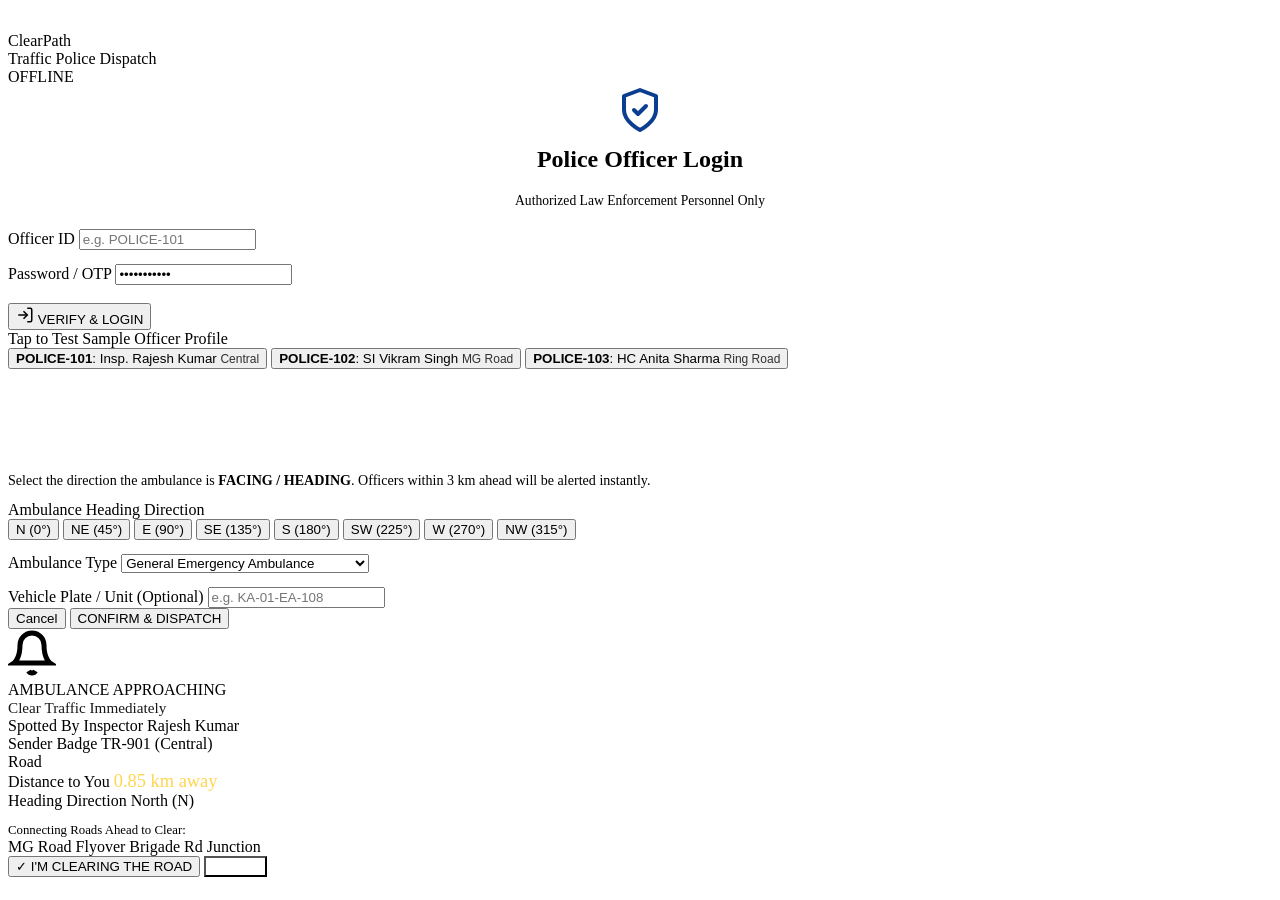
==== src/main/resources/static/index.html @ 8af76756 "Initial commit: ClearPath emergency traffic clearance system for police officers" ====
<!DOCTYPE html>
<html lang="en">
<head>
  <meta charset="UTF-8">
  <meta name="viewport" content="width=device-width, initial-scale=1.0, maximum-scale=1.0, user-scalable=no">
  <title>ClearPath - Police Emergency Traffic Clearance System</title>
  <meta name="theme-color" content="#0B3D91">
  <link rel="manifest" href="/manifest.json">

  <!-- Leaflet Map CSS -->
  <link rel="stylesheet" href="https://unpkg.com/leaflet@1.9.4/dist/leaflet.css" integrity="sha256-p4NxAoJBhIIN+hmNHrzRCf9tD/miZyoHS5obTRR9BMY=" crossorigin=""/>

  <!-- ClearPath Stylesheet -->
  <link rel="stylesheet" href="/css/clearpath.css">
</head>
<body>

  <!-- Government Official Top Bar -->
  <header class="gov-header">
    <div class="brand-wrapper">
      <div class="gov-emblem">
        <svg width="20" height="20" viewBox="0 0 24 24" fill="none" stroke="white" stroke-width="2" stroke-linecap="round" stroke-linejoin="round">
          <path d="M12 22s8-4 8-10V5l-8-3-8 3v7c0 6 8 10 8 10z"/>
        </svg>
      </div>
      <div>
        <div class="brand-title">ClearPath</div>
        <div class="brand-subtitle">Traffic Police Dispatch</div>
      </div>
    </div>
    <div id="headerStatusBadge" class="header-status-badge">
      <span class="status-dot"></span>
      <span id="headerStatusText">OFFLINE</span>
    </div>
  </header>

  <div class="app-container">

    <!-- SCREEN 1: LOGIN -->
    <div id="loginScreen" class="gov-card">
      <div style="text-align: center; margin-bottom: 20px;">
        <svg width="48" height="48" viewBox="0 0 24 24" fill="none" stroke="#0B3D91" stroke-width="2" stroke-linecap="round" stroke-linejoin="round">
          <path d="M12 22s8-4 8-10V5l-8-3-8 3v7c0 6 8 10 8 10z"/>
          <path d="m9 12 2 2 4-4"/>
        </svg>
        <h2 style="margin-top: 8px;">Police Officer Login</h2>
        <p style="font-size: 0.85rem; color: var(--text-muted);">
          Authorized Law Enforcement Personnel Only
        </p>
      </div>

      <div id="loginErrorMsg" style="display:none; padding:10px; margin-bottom:14px; background:#FEE2E2; color:#B91C1C; border-radius:6px; font-size:0.85rem;"></div>

      <form id="loginForm" onsubmit="return false;">
        <div style="margin-bottom: 14px;">
          <label class="input-label" for="officerIdInput">Officer ID</label>
          <input type="text" id="officerIdInput" class="gov-input" placeholder="e.g. POLICE-101" required autocomplete="username">
        </div>

        <div style="margin-bottom: 18px;">
          <label class="input-label" for="passwordInput">Password / OTP</label>
          <input type="password" id="passwordInput" class="gov-input" placeholder="Enter password" value="password123" required autocomplete="current-password">
        </div>

        <button type="button" id="loginBtn" class="btn btn-primary">
          <svg width="18" height="18" viewBox="0 0 24 24" fill="none" stroke="currentColor" stroke-width="2"><path d="M15 3h4a2 2 0 0 1 2 2v14a2 2 0 0 1-2 2h-4"/><polyline points="10 17 15 12 10 7"/><line x1="15" y1="12" x2="3" y2="12"/></svg>
          VERIFY &amp; LOGIN
        </button>
      </form>

      <!-- Fast Multi-Device Demo Switcher -->
      <div class="demo-selector-section">
        <div class="demo-title">Tap to Test Sample Officer Profile</div>
        <div class="demo-pills">
          <button type="button" class="demo-pill" onclick="fillCredentials('POLICE-101', 'Inspector Rajesh Kumar (Central)')">
            <span><strong>POLICE-101</strong>: Insp. Rajesh Kumar</span>
            <span style="font-size:0.75rem; opacity:0.8;">Central</span>
          </button>
          <button type="button" class="demo-pill" onclick="fillCredentials('POLICE-102', 'SI Vikram Singh (MG Road Sector)')">
            <span><strong>POLICE-102</strong>: SI Vikram Singh</span>
            <span style="font-size:0.75rem; opacity:0.8;">MG Road</span>
          </button>
          <button type="button" class="demo-pill" onclick="fillCredentials('POLICE-103', 'HC Anita Sharma (Ring Road Outpost)')">
            <span><strong>POLICE-103</strong>: HC Anita Sharma</span>
            <span style="font-size:0.75rem; opacity:0.8;">Ring Road</span>
          </button>
        </div>
      </div>
    </div>

    <!-- SCREEN 2: HOME / PROFILE SCREEN -->
    <div id="homeScreen" style="display:none; padding:16px;">
      <div class="officer-badge-card">
        <img id="profilePhoto" class="officer-avatar" src="" alt="Officer Photo">
        <div class="officer-details">
          <span id="profileRank" class="officer-rank-pill">INSPECTOR</span>
          <h3 id="profileName">Officer Name</h3>
          <div class="officer-meta">
            Badge: <strong id="profileBadge">TR-901</strong> | ID: <strong id="profileOfficerId">POLICE-101</strong>
          </div>
          <div class="officer-meta" id="profileStation">Central Traffic Division</div>
        </div>
      </div>

      <div class="gov-card" style="margin: 16px 0;">
        <h3 style="margin-bottom: 6px;">Ready for Traffic Duty</h3>
        <p style="font-size: 0.88rem; color: var(--text-muted); margin-bottom: 14px;">
          Starting duty activates high-precision GPS telemetry and siren receiver. When an ambulance approaches, you will be notified immediately to clear intersecting roads.
        </p>

        <!-- Position Simulation Mode selector for indoor / multi-tab desktop testing -->
        <div class="sim-controls-panel">
          <strong>Testing Mode Coordinates:</strong>
          <div style="font-size: 0.72rem; color: #78350F; margin-top:2px;">
            Choose a test location or use real device GPS:
          </div>
          <div class="sim-btn-row">
            <button type="button" class="sim-btn" onclick="setPresetPosition('origin')">Ambulance Origin (MG Rd)</button>
            <button type="button" class="sim-btn" onclick="setPresetPosition('ahead')">Officer Ahead (1 km North)</button>
            <button type="button" class="sim-btn" onclick="setPresetPosition('behind')">Officer Behind (1 km South)</button>
          </div>
        </div>

        <button type="button" id="startDutyBtn" class="btn btn-primary" style="margin-top: 14px; font-size: 1.1rem;">
          <svg width="20" height="20" viewBox="0 0 24 24" fill="none" stroke="currentColor" stroke-width="2.5"><polygon points="5 3 19 12 5 21 5 3"/></svg>
          START DUTY
        </button>

        <button type="button" id="logoutBtn" class="btn btn-secondary" style="margin-top: 10px;">
          Logout
        </button>
      </div>

      <div id="permissionDeniedNotice" style="display:none; padding:12px; background:#FEF3C7; color:#92400E; border:1px solid #FCD34D; border-radius:8px; font-size:0.85rem; margin-top:10px;">
        <strong>GPS Permission Required:</strong> ClearPath needs your location to detect approaching ambulances within 3 km of your post. Please enable location services and click "START DUTY" again.
      </div>
    </div>

    <!-- SCREEN 3: DUTY SCREEN (LIVE MAP & TRIGGER) -->
    <div id="dutyScreen" style="display:none; flex-direction:column; flex:1;">
      <div class="duty-map-wrapper">
        <div id="leafletMap"></div>

        <!-- Floating map header bar -->
        <div class="map-floating-bar">
          <div class="location-readout">
            <span id="currentRoadName" class="road-name-tag">Locating road...</span>
            <span id="currentCoords" class="gps-coords-tag">Lat: -- Lon: --</span>
          </div>
          <button type="button" id="endDutyBtn" class="btn btn-secondary btn-sm" style="width: auto;">
            End Duty
          </button>
        </div>
      </div>

      <!-- Action Drawer (Bottom) -->
      <div class="map-action-drawer">
        <!-- Live Sender Status Widget (Visible when current officer triggered an ambulance) -->
        <div id="senderActiveStatus" class="sender-status-widget" style="display:none;">
          <div class="live-ack-counter">
            <span>Ambulance Active: <strong id="senderRoadLabel">MG Road</strong></span>
            <span id="senderAckCounter" class="counter-tag">0 / 0 Acknowledged</span>
          </div>
          <div style="font-size: 0.78rem; color: var(--text-muted); margin-top: 4px;">
            Connecting roads alerted: <span id="senderConnectingRoads">Scanning...</span>
          </div>
          <button type="button" id="ambulancePassedBtn" class="btn btn-primary btn-sm" style="margin-top: 8px;">
            Ambulance Passed (Clear Alert)
          </button>
        </div>

        <!-- Main Emergency Button -->
        <button type="button" id="openTriggerModalBtn" class="btn btn-emergency">
          <svg width="24" height="24" viewBox="0 0 24 24" fill="none" stroke="currentColor" stroke-width="2.5"><path d="M10.29 3.86L1.82 18a2 2 0 0 0 1.71 3h16.94a2 2 0 0 0 1.71-3L13.71 3.86a2 2 0 0 0-3.42 0z"/><line x1="12" y1="9" x2="12" y2="13"/><line x1="12" y1="17" x2="12.01" y2="17"/></svg>
          AMBULANCE SPOTTED
        </button>
      </div>
    </div>

  </div>

  <!-- TRIGGER MODAL: CHOOSE AMBULANCE HEADING / TYPE -->
  <div id="triggerModal" class="modal-overlay">
    <div class="modal-card">
      <div class="modal-header emergency">
        <h3 style="color:white;">Ambulance Spotted</h3>
        <button type="button" onclick="closeTriggerModal()" style="background:none; border:none; color:white; font-size:1.5rem; cursor:pointer;">&times;</button>
      </div>
      <div class="modal-body">
        <p style="font-size: 0.88rem; color: var(--text-dark); margin-bottom: 12px;">
          Select the direction the ambulance is <strong>FACING / HEADING</strong>. Officers within 3 km ahead will be alerted instantly.
        </p>

        <label class="input-label">Ambulance Heading Direction</label>
        <div class="compass-dial-grid">
          <button type="button" class="compass-btn selected" data-dir="N" onclick="selectCompass('N')">N (0°)</button>
          <button type="button" class="compass-btn" data-dir="NE" onclick="selectCompass('NE')">NE (45°)</button>
          <button type="button" class="compass-btn" data-dir="E" onclick="selectCompass('E')">E (90°)</button>
          <button type="button" class="compass-btn" data-dir="SE" onclick="selectCompass('SE')">SE (135°)</button>
          <button type="button" class="compass-btn" data-dir="S" onclick="selectCompass('S')">S (180°)</button>
          <button type="button" class="compass-btn" data-dir="SW" onclick="selectCompass('SW')">SW (225°)</button>
          <button type="button" class="compass-btn" data-dir="W" onclick="selectCompass('W')">W (270°)</button>
          <button type="button" class="compass-btn" data-dir="NW" onclick="selectCompass('NW')">NW (315°)</button>
        </div>

        <div style="margin-top: 14px;">
          <label class="input-label" for="ambulanceTypeSelect">Ambulance Type</label>
          <select id="ambulanceTypeSelect" class="gov-select">
            <option value="Advanced Life Support (ALS)">Advanced Life Support (ALS - Critical)</option>
            <option value="Basic Life Support (BLS)">Basic Life Support (BLS)</option>
            <option value="Patient Transport">Patient Transport Ambulance</option>
            <option value="Emergency Ambulance" selected>General Emergency Ambulance</option>
          </select>
        </div>

        <div style="margin-top: 14px;">
          <label class="input-label" for="ambulancePlateInput">Vehicle Plate / Unit (Optional)</label>
          <input type="text" id="ambulancePlateInput" class="gov-input" placeholder="e.g. KA-01-EA-108">
        </div>
      </div>
      <div class="modal-footer">
        <button type="button" onclick="closeTriggerModal()" class="btn btn-secondary">Cancel</button>
        <button type="button" id="confirmTriggerBtn" class="btn btn-emergency">
          CONFIRM &amp; DISPATCH
        </button>
      </div>
    </div>
  </div>

  <!-- FULL-SCREEN SIREN ALERT OVERLAY (RECEIVERS) -->
  <div id="sirenAlertOverlay" class="siren-alert-container">
    <div class="siren-pulse-icon">
      <svg width="48" height="48" viewBox="0 0 24 24" fill="none" stroke="currentColor" stroke-width="2.5"><path d="M18 8A6 6 0 0 0 6 8c0 7-3 9-3 9h18s-3-2-3-9"/><path d="M13.73 21a2 2 0 0 1-3.46 0"/></svg>
    </div>

    <div class="siren-title">AMBULANCE APPROACHING</div>
    <div style="font-size: 0.95rem; opacity: 0.9;">Clear Traffic Immediately</div>

    <div class="siren-info-card">
      <div class="siren-row">
        <span class="siren-row-label">Spotted By</span>
        <span id="alertSenderName" class="siren-row-val">Inspector Rajesh Kumar</span>
      </div>
      <div class="siren-row">
        <span class="siren-row-label">Sender Badge</span>
        <span id="alertSenderBadge" class="siren-row-val">TR-901 (Central)</span>
      </div>
      <div class="siren-row">
        <span class="siren-row-label">Road</span>
        <span id="alertRoadName" class="siren-row-val" style="color:#FFF;">MG Road Corridor</span>
      </div>
      <div class="siren-row">
        <span class="siren-row-label">Distance to You</span>
        <span id="alertDistanceVal" class="siren-row-val" style="font-size:1.15rem; color:#FFD54F;">0.85 km away</span>
      </div>
      <div class="siren-row">
        <span class="siren-row-label">Heading Direction</span>
        <span id="alertHeadingVal" class="siren-row-val">North (N)</span>
      </div>
      <div style="margin-top: 10px;">
        <span class="siren-row-label" style="font-size:0.8rem;">Connecting Roads Ahead to Clear:</span>
        <div id="alertConnectingRoadsList" class="connecting-roads-badge-list">
          <span class="connecting-road-badge">MG Road Flyover</span>
          <span class="connecting-road-badge">Brigade Rd Junction</span>
        </div>
      </div>
    </div>

    <div class="siren-actions">
      <button type="button" id="ackAlertBtn" class="btn-ack">
        &check; I'M CLEARING THE ROAD
      </button>
      <button type="button" id="dismissAlertBtn" class="btn" style="background:rgba(255,255,255,0.25); color:white;">
        Dismiss
      </button>
    </div>
  </div>

  <!-- CDN Dependencies: Leaflet, SockJS, STOMP -->
  <script src="https://unpkg.com/leaflet@1.9.4/dist/leaflet.js" integrity="sha256-20nQCchB9co0qIjJZRGuk2/Z9VM+kNiyxNV1lvTlZBo=" crossorigin=""></script>
  <script src="https://cdn.jsdelivr.net/npm/sockjs-client@1.6.1/dist/sockjs.min.js"></script>
  <script src="https://cdn.jsdelivr.net/npm/stompjs@2.3.3/lib/stomp.min.js"></script>

  <!-- ClearPath Application Logic -->
  <script src="/js/audio-siren.js"></script>
  <script src="/js/clearpath-app.js"></script>
</body>
</html>
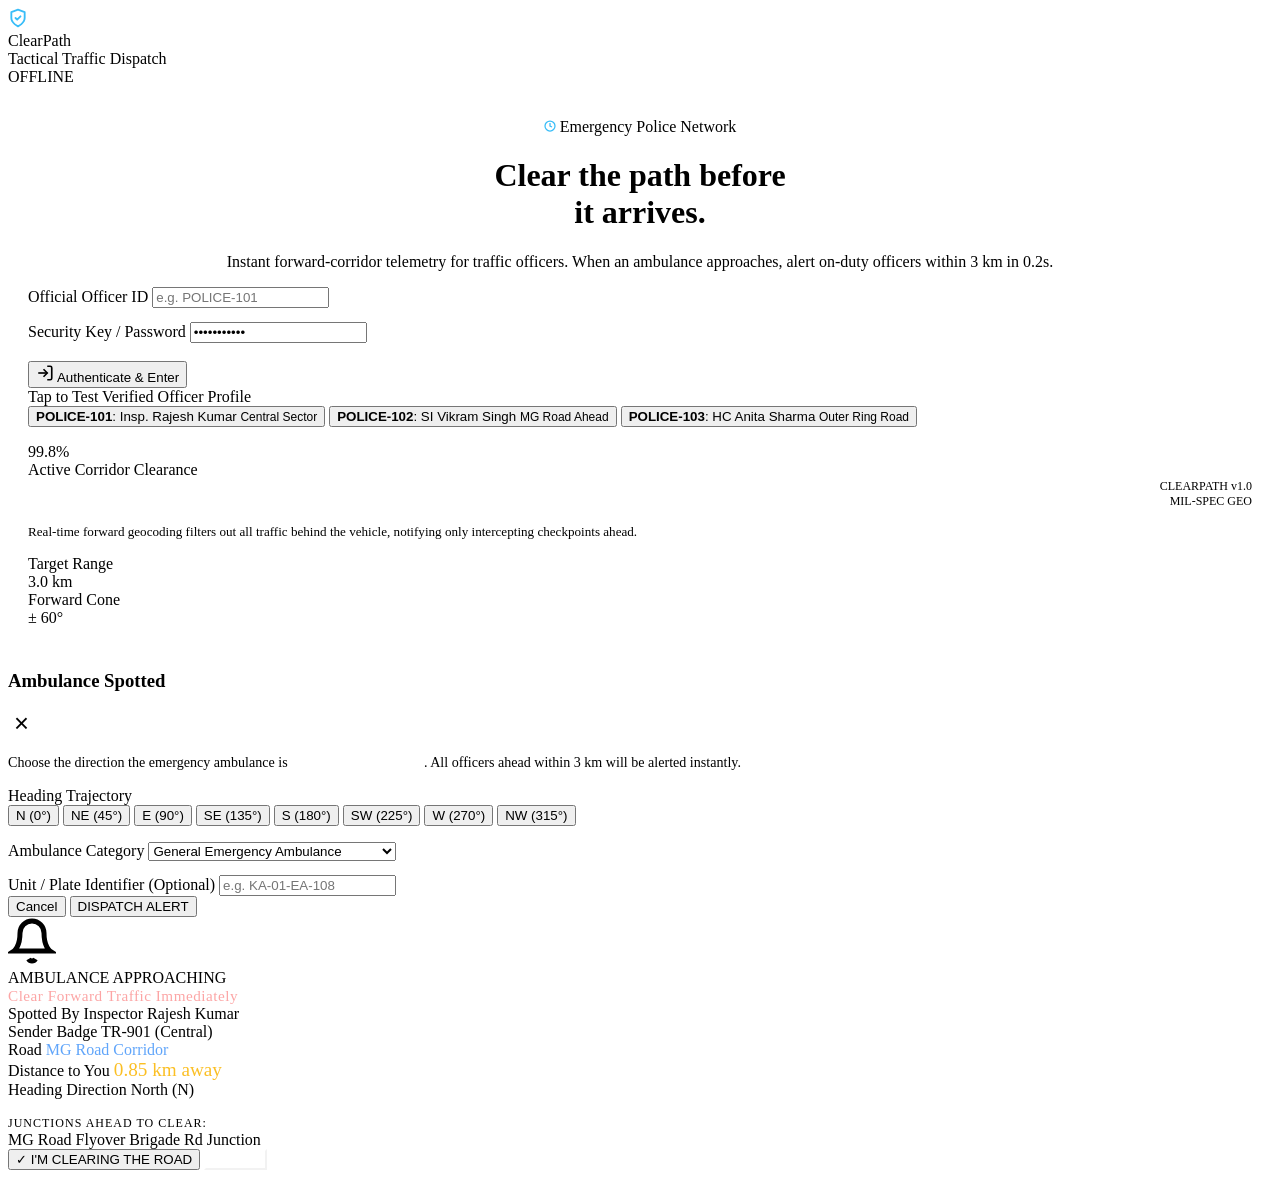
==== commit e83430e2: "UI Redesign: Premium dark tactical command center theme with CartoDB Dark Matter map" ====
--- a/src/main/resources/static/index.html
+++ b/src/main/resources/static/index.html
@@ -3,29 +3,35 @@
 <head>
   <meta charset="UTF-8">
   <meta name="viewport" content="width=device-width, initial-scale=1.0, maximum-scale=1.0, user-scalable=no">
-  <title>ClearPath - Police Emergency Traffic Clearance System</title>
-  <meta name="theme-color" content="#0B3D91">
+  <title>ClearPath - Emergency Traffic Clearance Network</title>
+  <meta name="theme-color" content="#06090F">
   <link rel="manifest" href="/manifest.json">
+
+  <!-- Google Font: Plus Jakarta Sans & JetBrains Mono -->
+  <link rel="preconnect" href="https://fonts.googleapis.com">
+  <link rel="preconnect" href="https://fonts.gstatic.com" crossorigin>
+  <link href="https://fonts.googleapis.com/css2?family=JetBrains+Mono:wght@400;600&family=Plus+Jakarta+Sans:wght@400;500;600;700;800&display=swap" rel="stylesheet">
 
   <!-- Leaflet Map CSS -->
   <link rel="stylesheet" href="https://unpkg.com/leaflet@1.9.4/dist/leaflet.css" integrity="sha256-p4NxAoJBhIIN+hmNHrzRCf9tD/miZyoHS5obTRR9BMY=" crossorigin=""/>
 
-  <!-- ClearPath Stylesheet -->
+  <!-- ClearPath Dark Command Stylesheet -->
   <link rel="stylesheet" href="/css/clearpath.css">
 </head>
 <body>
 
-  <!-- Government Official Top Bar -->
+  <!-- Sleek Dark Tactical Top Bar -->
   <header class="gov-header">
     <div class="brand-wrapper">
       <div class="gov-emblem">
-        <svg width="20" height="20" viewBox="0 0 24 24" fill="none" stroke="white" stroke-width="2" stroke-linecap="round" stroke-linejoin="round">
+        <svg width="20" height="20" viewBox="0 0 24 24" fill="none" stroke="#38BDF8" stroke-width="2.2" stroke-linecap="round" stroke-linejoin="round">
           <path d="M12 22s8-4 8-10V5l-8-3-8 3v7c0 6 8 10 8 10z"/>
+          <polyline points="9 12 11 14 15 10"/>
         </svg>
       </div>
       <div>
         <div class="brand-title">ClearPath</div>
-        <div class="brand-subtitle">Traffic Police Dispatch</div>
+        <div class="brand-subtitle">Tactical Traffic Dispatch</div>
       </div>
     </div>
     <div id="headerStatusBadge" class="header-status-badge">
@@ -36,83 +42,122 @@
 
   <div class="app-container">
 
-    <!-- SCREEN 1: LOGIN -->
-    <div id="loginScreen" class="gov-card">
-      <div style="text-align: center; margin-bottom: 20px;">
-        <svg width="48" height="48" viewBox="0 0 24 24" fill="none" stroke="#0B3D91" stroke-width="2" stroke-linecap="round" stroke-linejoin="round">
-          <path d="M12 22s8-4 8-10V5l-8-3-8 3v7c0 6 8 10 8 10z"/>
-          <path d="m9 12 2 2 4-4"/>
-        </svg>
-        <h2 style="margin-top: 8px;">Police Officer Login</h2>
-        <p style="font-size: 0.85rem; color: var(--text-muted);">
-          Authorized Law Enforcement Personnel Only
+    <!-- SCREEN 1: LOGIN (HERO SAAS / DARK COMMAND STYLE) -->
+    <div id="loginScreen" style="padding: 24px 20px;">
+      <div style="text-align: center; margin-top: 8px;">
+        <div class="hero-category-pill">
+          <svg width="12" height="12" viewBox="0 0 24 24" fill="none" stroke="#38BDF8" stroke-width="2.5"><circle cx="12" cy="12" r="10"/><polyline points="12 6 12 12 16 14"/></svg>
+          Emergency Police Network
+        </div>
+        <h1 class="hero-heading">
+          Clear the path before <br><span class="gradient-text">it arrives.</span>
+        </h1>
+        <p class="hero-subtext">
+          Instant forward-corridor telemetry for traffic officers. When an ambulance approaches, alert on-duty officers within 3 km in 0.2s.
         </p>
       </div>
 
-      <div id="loginErrorMsg" style="display:none; padding:10px; margin-bottom:14px; background:#FEE2E2; color:#B91C1C; border-radius:6px; font-size:0.85rem;"></div>
-
-      <form id="loginForm" onsubmit="return false;">
-        <div style="margin-bottom: 14px;">
-          <label class="input-label" for="officerIdInput">Officer ID</label>
-          <input type="text" id="officerIdInput" class="gov-input" placeholder="e.g. POLICE-101" required autocomplete="username">
-        </div>
-
-        <div style="margin-bottom: 18px;">
-          <label class="input-label" for="passwordInput">Password / OTP</label>
-          <input type="password" id="passwordInput" class="gov-input" placeholder="Enter password" value="password123" required autocomplete="current-password">
-        </div>
-
-        <button type="button" id="loginBtn" class="btn btn-primary">
-          <svg width="18" height="18" viewBox="0 0 24 24" fill="none" stroke="currentColor" stroke-width="2"><path d="M15 3h4a2 2 0 0 1 2 2v14a2 2 0 0 1-2 2h-4"/><polyline points="10 17 15 12 10 7"/><line x1="15" y1="12" x2="3" y2="12"/></svg>
-          VERIFY &amp; LOGIN
-        </button>
-      </form>
-
-      <!-- Fast Multi-Device Demo Switcher -->
-      <div class="demo-selector-section">
-        <div class="demo-title">Tap to Test Sample Officer Profile</div>
-        <div class="demo-pills">
-          <button type="button" class="demo-pill" onclick="fillCredentials('POLICE-101', 'Inspector Rajesh Kumar (Central)')">
-            <span><strong>POLICE-101</strong>: Insp. Rajesh Kumar</span>
-            <span style="font-size:0.75rem; opacity:0.8;">Central</span>
+      <div id="loginErrorMsg" style="display:none; padding:12px 16px; margin-bottom:16px; background:rgba(239,68,68,0.12); border:1px solid rgba(239,68,68,0.3); color:#FCA5A5; border-radius:var(--radius-md); font-size:0.85rem;"></div>
+
+      <!-- Sleek Glass Form Card -->
+      <div class="gov-card" style="margin: 0 0 16px 0;">
+        <form id="loginForm" onsubmit="return false;">
+          <div style="margin-bottom: 14px;">
+            <label class="input-label" for="officerIdInput">Official Officer ID</label>
+            <input type="text" id="officerIdInput" class="gov-input" placeholder="e.g. POLICE-101" required autocomplete="username">
+          </div>
+
+          <div style="margin-bottom: 18px;">
+            <label class="input-label" for="passwordInput">Security Key / Password</label>
+            <input type="password" id="passwordInput" class="gov-input" placeholder="Enter password" value="password123" required autocomplete="current-password">
+          </div>
+
+          <button type="button" id="loginBtn" class="btn btn-primary">
+            <svg width="18" height="18" viewBox="0 0 24 24" fill="none" stroke="currentColor" stroke-width="2.2"><path d="M15 3h4a2 2 0 0 1 2 2v14a2 2 0 0 1-2 2h-4"/><polyline points="10 17 15 12 10 7"/><line x1="15" y1="12" x2="3" y2="12"/></svg>
+            Authenticate &amp; Enter
           </button>
-          <button type="button" class="demo-pill" onclick="fillCredentials('POLICE-102', 'SI Vikram Singh (MG Road Sector)')">
-            <span><strong>POLICE-102</strong>: SI Vikram Singh</span>
-            <span style="font-size:0.75rem; opacity:0.8;">MG Road</span>
-          </button>
-          <button type="button" class="demo-pill" onclick="fillCredentials('POLICE-103', 'HC Anita Sharma (Ring Road Outpost)')">
-            <span><strong>POLICE-103</strong>: HC Anita Sharma</span>
-            <span style="font-size:0.75rem; opacity:0.8;">Ring Road</span>
-          </button>
-        </div>
-      </div>
-    </div>
-
-    <!-- SCREEN 2: HOME / PROFILE SCREEN -->
-    <div id="homeScreen" style="display:none; padding:16px;">
+        </form>
+
+        <!-- Fast Tap Demo Officer Selector (Matching reference image pill buttons) -->
+        <div class="demo-selector-section">
+          <div class="demo-title">Tap to Test Verified Officer Profile</div>
+          <div class="demo-pills">
+            <button type="button" class="demo-pill" onclick="fillCredentials('POLICE-101', 'Inspector Rajesh Kumar (Central)')">
+              <span><strong>POLICE-101</strong>: Insp. Rajesh Kumar</span>
+              <span style="font-size:0.75rem; color:var(--text-muted);">Central Sector</span>
+            </button>
+            <button type="button" class="demo-pill" onclick="fillCredentials('POLICE-102', 'SI Vikram Singh (MG Road Sector)')">
+              <span><strong>POLICE-102</strong>: SI Vikram Singh</span>
+              <span style="font-size:0.75rem; color:var(--text-muted);">MG Road Ahead</span>
+            </button>
+            <button type="button" class="demo-pill" onclick="fillCredentials('POLICE-103', 'HC Anita Sharma (Ring Road Outpost)')">
+              <span><strong>POLICE-103</strong>: HC Anita Sharma</span>
+              <span style="font-size:0.75rem; color:var(--text-muted);">Outer Ring Road</span>
+            </button>
+          </div>
+        </div>
+      </div>
+
+      <!-- Sleek Metric Card (Directly inspired by the 8.7 Score Card in the screenshot) -->
+      <div class="score-metric-card">
+        <div class="score-metric-header">
+          <div>
+            <div class="score-badge-number">99.8%</div>
+            <div class="score-badge-label">Active Corridor Clearance</div>
+          </div>
+          <div style="text-align: right; font-size: 0.75rem; color: var(--text-muted); font-family: var(--font-mono);">
+            CLEARPATH v1.0<br>MIL-SPEC GEO
+          </div>
+        </div>
+        <p style="font-size: 0.82rem; color: var(--text-secondary); line-height: 1.5;">
+          Real-time forward geocoding filters out all traffic behind the vehicle, notifying only intercepting checkpoints ahead.
+        </p>
+
+        <div class="score-progress-row">
+          <div class="score-mini-stat">
+            <div class="score-mini-label">Target Range</div>
+            <div class="score-mini-val">3.0 km</div>
+            <div class="score-bar-track">
+              <div class="score-bar-fill" style="width: 100%;"></div>
+            </div>
+          </div>
+          <div class="score-mini-stat">
+            <div class="score-mini-label">Forward Cone</div>
+            <div class="score-mini-val">&plusmn; 60&deg;</div>
+            <div class="score-bar-track">
+              <div class="score-bar-fill" style="width: 85%;"></div>
+            </div>
+          </div>
+        </div>
+      </div>
+    </div>
+
+    <!-- SCREEN 2: HOME / OFFICER PROFILE SCREEN -->
+    <div id="homeScreen" style="display:none; padding:20px;">
+      <!-- Officer Profile Card -->
       <div class="officer-badge-card">
         <img id="profilePhoto" class="officer-avatar" src="" alt="Officer Photo">
         <div class="officer-details">
           <span id="profileRank" class="officer-rank-pill">INSPECTOR</span>
           <h3 id="profileName">Officer Name</h3>
           <div class="officer-meta">
-            Badge: <strong id="profileBadge">TR-901</strong> | ID: <strong id="profileOfficerId">POLICE-101</strong>
+            Badge: <strong id="profileBadge" style="color:#FFF;">TR-901</strong> | ID: <strong id="profileOfficerId" style="color:#60A5FA;">POLICE-101</strong>
           </div>
           <div class="officer-meta" id="profileStation">Central Traffic Division</div>
         </div>
       </div>
 
       <div class="gov-card" style="margin: 16px 0;">
-        <h3 style="margin-bottom: 6px;">Ready for Traffic Duty</h3>
-        <p style="font-size: 0.88rem; color: var(--text-muted); margin-bottom: 14px;">
-          Starting duty activates high-precision GPS telemetry and siren receiver. When an ambulance approaches, you will be notified immediately to clear intersecting roads.
+        <h3 style="margin-bottom: 6px; font-size:1.15rem; color:#FFFFFF;">Shift Deployment</h3>
+        <p style="font-size: 0.88rem; color: var(--text-secondary); margin-bottom: 16px; line-height:1.5;">
+          Starting duty initiates high-frequency GPS telemetry and arms the siren receiver. When an ambulance approaches your corridor, you will receive an instant audio-visual alert.
         </p>
 
         <!-- Position Simulation Mode selector for indoor / multi-tab desktop testing -->
         <div class="sim-controls-panel">
-          <strong>Testing Mode Coordinates:</strong>
-          <div style="font-size: 0.72rem; color: #78350F; margin-top:2px;">
-            Choose a test location or use real device GPS:
+          <strong style="color:#F59E0B;">Testing Coordinates Preset:</strong>
+          <div style="font-size: 0.72rem; color: #D97706; margin-top:2px;">
+            Select a simulated post or use device GPS:
           </div>
           <div class="sim-btn-row">
             <button type="button" class="sim-btn" onclick="setPresetPosition('origin')">Ambulance Origin (MG Rd)</button>
@@ -121,9 +166,9 @@
           </div>
         </div>
 
-        <button type="button" id="startDutyBtn" class="btn btn-primary" style="margin-top: 14px; font-size: 1.1rem;">
+        <button type="button" id="startDutyBtn" class="btn btn-primary" style="margin-top: 16px; font-size: 1.05rem;">
           <svg width="20" height="20" viewBox="0 0 24 24" fill="none" stroke="currentColor" stroke-width="2.5"><polygon points="5 3 19 12 5 21 5 3"/></svg>
-          START DUTY
+          START DUTY SHIFT
         </button>
 
         <button type="button" id="logoutBtn" class="btn btn-secondary" style="margin-top: 10px;">
@@ -131,12 +176,12 @@
         </button>
       </div>
 
-      <div id="permissionDeniedNotice" style="display:none; padding:12px; background:#FEF3C7; color:#92400E; border:1px solid #FCD34D; border-radius:8px; font-size:0.85rem; margin-top:10px;">
+      <div id="permissionDeniedNotice" style="display:none; padding:14px; background:rgba(245,158,11,0.12); color:#FCD34D; border:1px solid rgba(245,158,11,0.3); border-radius:var(--radius-md); font-size:0.85rem; margin-top:10px;">
         <strong>GPS Permission Required:</strong> ClearPath needs your location to detect approaching ambulances within 3 km of your post. Please enable location services and click "START DUTY" again.
       </div>
     </div>
 
-    <!-- SCREEN 3: DUTY SCREEN (LIVE MAP & TRIGGER) -->
+    <!-- SCREEN 3: DUTY SCREEN (LIVE TACTICAL MAP & TRIGGER) -->
     <div id="dutyScreen" style="display:none; flex-direction:column; flex:1;">
       <div class="duty-map-wrapper">
         <div id="leafletMap"></div>
@@ -144,7 +189,7 @@
         <!-- Floating map header bar -->
         <div class="map-floating-bar">
           <div class="location-readout">
-            <span id="currentRoadName" class="road-name-tag">Locating road...</span>
+            <span id="currentRoadName" class="road-name-tag">Locating corridor...</span>
             <span id="currentCoords" class="gps-coords-tag">Lat: -- Lon: --</span>
           </div>
           <button type="button" id="endDutyBtn" class="btn btn-secondary btn-sm" style="width: auto;">
@@ -158,20 +203,20 @@
         <!-- Live Sender Status Widget (Visible when current officer triggered an ambulance) -->
         <div id="senderActiveStatus" class="sender-status-widget" style="display:none;">
           <div class="live-ack-counter">
-            <span>Ambulance Active: <strong id="senderRoadLabel">MG Road</strong></span>
+            <span style="color:#FFF;">Active: <strong id="senderRoadLabel" style="color:#60A5FA;">MG Road</strong></span>
             <span id="senderAckCounter" class="counter-tag">0 / 0 Acknowledged</span>
           </div>
-          <div style="font-size: 0.78rem; color: var(--text-muted); margin-top: 4px;">
-            Connecting roads alerted: <span id="senderConnectingRoads">Scanning...</span>
-          </div>
-          <button type="button" id="ambulancePassedBtn" class="btn btn-primary btn-sm" style="margin-top: 8px;">
-            Ambulance Passed (Clear Alert)
+          <div style="font-size: 0.78rem; color: var(--text-secondary); margin-top: 6px;">
+            Intersecting roads notified: <span id="senderConnectingRoads" style="color:#93C5FD;">Scanning...</span>
+          </div>
+          <button type="button" id="ambulancePassedBtn" class="btn btn-secondary btn-sm" style="margin-top: 10px; width:100%; border-color:#38BDF8; color:#38BDF8;">
+            Ambulance Passed (Corridor Clear)
           </button>
         </div>
 
         <!-- Main Emergency Button -->
         <button type="button" id="openTriggerModalBtn" class="btn btn-emergency">
-          <svg width="24" height="24" viewBox="0 0 24 24" fill="none" stroke="currentColor" stroke-width="2.5"><path d="M10.29 3.86L1.82 18a2 2 0 0 0 1.71 3h16.94a2 2 0 0 0 1.71-3L13.71 3.86a2 2 0 0 0-3.42 0z"/><line x1="12" y1="9" x2="12" y2="13"/><line x1="12" y1="17" x2="12.01" y2="17"/></svg>
+          <svg width="22" height="22" viewBox="0 0 24 24" fill="none" stroke="currentColor" stroke-width="2.5"><path d="M10.29 3.86L1.82 18a2 2 0 0 0 1.71 3h16.94a2 2 0 0 0 1.71-3L13.71 3.86a2 2 0 0 0-3.42 0z"/><line x1="12" y1="9" x2="12" y2="13"/><line x1="12" y1="17" x2="12.01" y2="17"/></svg>
           AMBULANCE SPOTTED
         </button>
       </div>
@@ -183,15 +228,15 @@
   <div id="triggerModal" class="modal-overlay">
     <div class="modal-card">
       <div class="modal-header emergency">
-        <h3 style="color:white;">Ambulance Spotted</h3>
-        <button type="button" onclick="closeTriggerModal()" style="background:none; border:none; color:white; font-size:1.5rem; cursor:pointer;">&times;</button>
+        <h3>Ambulance Spotted</h3>
+        <button type="button" onclick="closeTriggerModal()" style="background:none; border:none; color:var(--text-muted); font-size:1.6rem; cursor:pointer; line-height:1;">&times;</button>
       </div>
       <div class="modal-body">
-        <p style="font-size: 0.88rem; color: var(--text-dark); margin-bottom: 12px;">
-          Select the direction the ambulance is <strong>FACING / HEADING</strong>. Officers within 3 km ahead will be alerted instantly.
+        <p style="font-size: 0.88rem; color: var(--text-secondary); margin-bottom: 14px; line-height:1.5;">
+          Choose the direction the emergency ambulance is <strong style="color:#FFF;">FACING / HEADING</strong>. All officers ahead within 3 km will be alerted instantly.
         </p>
 
-        <label class="input-label">Ambulance Heading Direction</label>
+        <label class="input-label">Heading Trajectory</label>
         <div class="compass-dial-grid">
           <button type="button" class="compass-btn selected" data-dir="N" onclick="selectCompass('N')">N (0°)</button>
           <button type="button" class="compass-btn" data-dir="NE" onclick="selectCompass('NE')">NE (45°)</button>
@@ -203,8 +248,8 @@
           <button type="button" class="compass-btn" data-dir="NW" onclick="selectCompass('NW')">NW (315°)</button>
         </div>
 
-        <div style="margin-top: 14px;">
-          <label class="input-label" for="ambulanceTypeSelect">Ambulance Type</label>
+        <div style="margin-top: 16px;">
+          <label class="input-label" for="ambulanceTypeSelect">Ambulance Category</label>
           <select id="ambulanceTypeSelect" class="gov-select">
             <option value="Advanced Life Support (ALS)">Advanced Life Support (ALS - Critical)</option>
             <option value="Basic Life Support (BLS)">Basic Life Support (BLS)</option>
@@ -214,14 +259,14 @@
         </div>
 
         <div style="margin-top: 14px;">
-          <label class="input-label" for="ambulancePlateInput">Vehicle Plate / Unit (Optional)</label>
+          <label class="input-label" for="ambulancePlateInput">Unit / Plate Identifier (Optional)</label>
           <input type="text" id="ambulancePlateInput" class="gov-input" placeholder="e.g. KA-01-EA-108">
         </div>
       </div>
       <div class="modal-footer">
-        <button type="button" onclick="closeTriggerModal()" class="btn btn-secondary">Cancel</button>
-        <button type="button" id="confirmTriggerBtn" class="btn btn-emergency">
-          CONFIRM &amp; DISPATCH
+        <button type="button" onclick="closeTriggerModal()" class="btn btn-secondary" style="flex:1;">Cancel</button>
+        <button type="button" id="confirmTriggerBtn" class="btn btn-emergency" style="flex:2;">
+          DISPATCH ALERT
         </button>
       </div>
     </div>
@@ -234,7 +279,7 @@
     </div>
 
     <div class="siren-title">AMBULANCE APPROACHING</div>
-    <div style="font-size: 0.95rem; opacity: 0.9;">Clear Traffic Immediately</div>
+    <div style="font-size: 0.95rem; color: #FCA5A5; letter-spacing:0.5px;">Clear Forward Traffic Immediately</div>
 
     <div class="siren-info-card">
       <div class="siren-row">
@@ -247,18 +292,18 @@
       </div>
       <div class="siren-row">
         <span class="siren-row-label">Road</span>
-        <span id="alertRoadName" class="siren-row-val" style="color:#FFF;">MG Road Corridor</span>
+        <span id="alertRoadName" class="siren-row-val" style="color:#60A5FA;">MG Road Corridor</span>
       </div>
       <div class="siren-row">
         <span class="siren-row-label">Distance to You</span>
-        <span id="alertDistanceVal" class="siren-row-val" style="font-size:1.15rem; color:#FFD54F;">0.85 km away</span>
+        <span id="alertDistanceVal" class="siren-row-val" style="font-size:1.2rem; color:#FBBF24;">0.85 km away</span>
       </div>
       <div class="siren-row">
         <span class="siren-row-label">Heading Direction</span>
         <span id="alertHeadingVal" class="siren-row-val">North (N)</span>
       </div>
-      <div style="margin-top: 10px;">
-        <span class="siren-row-label" style="font-size:0.8rem;">Connecting Roads Ahead to Clear:</span>
+      <div style="margin-top: 14px;">
+        <span class="siren-row-label" style="font-size:0.75rem; text-transform:uppercase; letter-spacing:1px;">Junctions Ahead to Clear:</span>
         <div id="alertConnectingRoadsList" class="connecting-roads-badge-list">
           <span class="connecting-road-badge">MG Road Flyover</span>
           <span class="connecting-road-badge">Brigade Rd Junction</span>
@@ -270,7 +315,7 @@
       <button type="button" id="ackAlertBtn" class="btn-ack">
         &check; I'M CLEARING THE ROAD
       </button>
-      <button type="button" id="dismissAlertBtn" class="btn" style="background:rgba(255,255,255,0.25); color:white;">
+      <button type="button" id="dismissAlertBtn" class="btn btn-secondary" style="background:rgba(255,255,255,0.06); color:white; border-color:rgba(255,255,255,0.15);">
         Dismiss
       </button>
     </div>
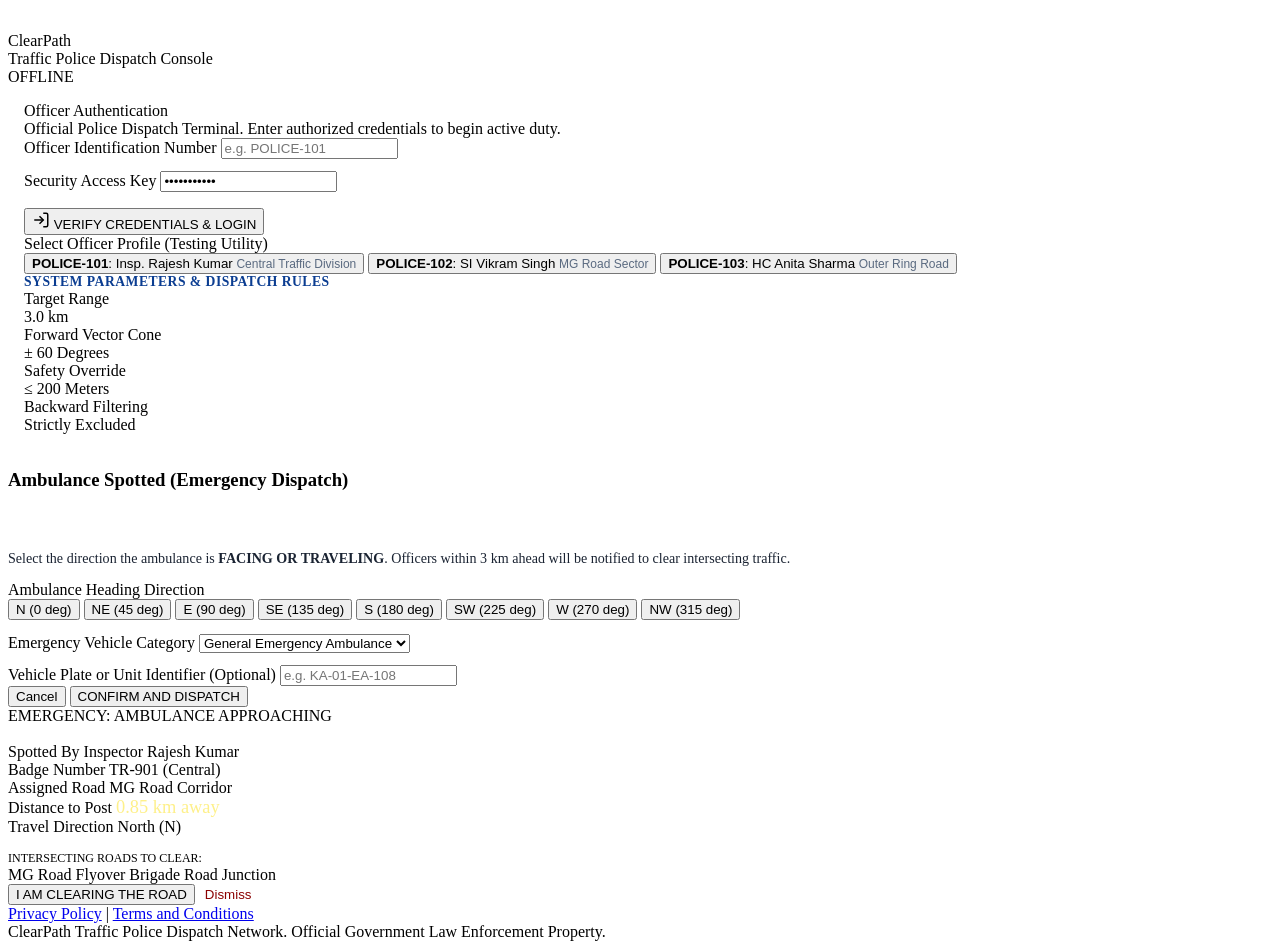
==== commit 88ba2285: "Refactor UI: Official police department dispatch console, privacy policy, terms, favicon, and clean " ====
--- a/src/main/resources/static/index.html
+++ b/src/main/resources/static/index.html
@@ -3,35 +3,46 @@
 <head>
   <meta charset="UTF-8">
   <meta name="viewport" content="width=device-width, initial-scale=1.0, maximum-scale=1.0, user-scalable=no">
-  <title>ClearPath - Emergency Traffic Clearance Network</title>
-  <meta name="theme-color" content="#06090F">
+  <title>ClearPath - Traffic Police Dispatch Terminal</title>
+  <meta name="theme-color" content="#0B3D91">
+  <link rel="icon" type="image/svg+xml" href="/favicon.svg">
   <link rel="manifest" href="/manifest.json">
-
-  <!-- Google Font: Plus Jakarta Sans & JetBrains Mono -->
-  <link rel="preconnect" href="https://fonts.googleapis.com">
-  <link rel="preconnect" href="https://fonts.gstatic.com" crossorigin>
-  <link href="https://fonts.googleapis.com/css2?family=JetBrains+Mono:wght@400;600&family=Plus+Jakarta+Sans:wght@400;500;600;700;800&display=swap" rel="stylesheet">
 
   <!-- Leaflet Map CSS -->
   <link rel="stylesheet" href="https://unpkg.com/leaflet@1.9.4/dist/leaflet.css" integrity="sha256-p4NxAoJBhIIN+hmNHrzRCf9tD/miZyoHS5obTRR9BMY=" crossorigin=""/>
 
-  <!-- ClearPath Dark Command Stylesheet -->
-  <link rel="stylesheet" href="/css/clearpath.css">
+  <!-- Official Police Stylesheet with Cache Busting -->
+  <link rel="stylesheet" href="/css/clearpath.css?v=20261017">
+
+  <script>
+    if ('caches' in window) {
+      caches.keys().then(keys => {
+        keys.forEach(k => {
+          if (k !== 'clearpath-v2') caches.delete(k);
+        });
+      });
+    }
+    if ('serviceWorker' in navigator) {
+      navigator.serviceWorker.getRegistrations().then(regs => {
+        for (let r of regs) r.update();
+      });
+    }
+  </script>
 </head>
 <body>
 
-  <!-- Sleek Dark Tactical Top Bar -->
+  <!-- Official Police Department Header -->
   <header class="gov-header">
     <div class="brand-wrapper">
       <div class="gov-emblem">
-        <svg width="20" height="20" viewBox="0 0 24 24" fill="none" stroke="#38BDF8" stroke-width="2.2" stroke-linecap="round" stroke-linejoin="round">
+        <svg width="20" height="20" viewBox="0 0 24 24" fill="none" stroke="white" stroke-width="2" stroke-linecap="round" stroke-linejoin="round">
           <path d="M12 22s8-4 8-10V5l-8-3-8 3v7c0 6 8 10 8 10z"/>
-          <polyline points="9 12 11 14 15 10"/>
+          <path d="m9 12 2 2 4-4"/>
         </svg>
       </div>
       <div>
         <div class="brand-title">ClearPath</div>
-        <div class="brand-subtitle">Tactical Traffic Dispatch</div>
+        <div class="brand-subtitle">Traffic Police Dispatch Console</div>
       </div>
     </div>
     <div id="headerStatusBadge" class="header-status-badge">
@@ -42,122 +53,104 @@
 
   <div class="app-container">
 
-    <!-- SCREEN 1: LOGIN (HERO SAAS / DARK COMMAND STYLE) -->
-    <div id="loginScreen" style="padding: 24px 20px;">
-      <div style="text-align: center; margin-top: 8px;">
-        <div class="hero-category-pill">
-          <svg width="12" height="12" viewBox="0 0 24 24" fill="none" stroke="#38BDF8" stroke-width="2.5"><circle cx="12" cy="12" r="10"/><polyline points="12 6 12 12 16 14"/></svg>
-          Emergency Police Network
-        </div>
-        <h1 class="hero-heading">
-          Clear the path before <br><span class="gradient-text">it arrives.</span>
-        </h1>
-        <p class="hero-subtext">
-          Instant forward-corridor telemetry for traffic officers. When an ambulance approaches, alert on-duty officers within 3 km in 0.2s.
-        </p>
-      </div>
-
-      <div id="loginErrorMsg" style="display:none; padding:12px 16px; margin-bottom:16px; background:rgba(239,68,68,0.12); border:1px solid rgba(239,68,68,0.3); color:#FCA5A5; border-radius:var(--radius-md); font-size:0.85rem;"></div>
-
-      <!-- Sleek Glass Form Card -->
-      <div class="gov-card" style="margin: 0 0 16px 0;">
+    <!-- SCREEN 1: OFFICER LOGIN -->
+    <div id="loginScreen" style="padding: 16px;">
+      <div class="gov-card">
+        <div class="panel-header-title">Officer Authentication</div>
+        <div class="panel-header-desc">
+          Official Police Dispatch Terminal. Enter authorized credentials to begin active duty.
+        </div>
+
+        <div id="loginErrorMsg" style="display:none; padding:10px 14px; margin-bottom:14px; background:#FEE2E2; border:1px solid #F87171; color:#991B1B; border-radius:4px; font-size:0.85rem;"></div>
+
         <form id="loginForm" onsubmit="return false;">
-          <div style="margin-bottom: 14px;">
-            <label class="input-label" for="officerIdInput">Official Officer ID</label>
+          <div style="margin-bottom: 12px;">
+            <label class="input-label" for="officerIdInput">Officer Identification Number</label>
             <input type="text" id="officerIdInput" class="gov-input" placeholder="e.g. POLICE-101" required autocomplete="username">
           </div>
 
-          <div style="margin-bottom: 18px;">
-            <label class="input-label" for="passwordInput">Security Key / Password</label>
+          <div style="margin-bottom: 16px;">
+            <label class="input-label" for="passwordInput">Security Access Key</label>
             <input type="password" id="passwordInput" class="gov-input" placeholder="Enter password" value="password123" required autocomplete="current-password">
           </div>
 
           <button type="button" id="loginBtn" class="btn btn-primary">
-            <svg width="18" height="18" viewBox="0 0 24 24" fill="none" stroke="currentColor" stroke-width="2.2"><path d="M15 3h4a2 2 0 0 1 2 2v14a2 2 0 0 1-2 2h-4"/><polyline points="10 17 15 12 10 7"/><line x1="15" y1="12" x2="3" y2="12"/></svg>
-            Authenticate &amp; Enter
+            <svg width="18" height="18" viewBox="0 0 24 24" fill="none" stroke="currentColor" stroke-width="2"><path d="M15 3h4a2 2 0 0 1 2 2v14a2 2 0 0 1-2 2h-4"/><polyline points="10 17 15 12 10 7"/><line x1="15" y1="12" x2="3" y2="12"/></svg>
+            VERIFY CREDENTIALS &amp; LOGIN
           </button>
         </form>
 
-        <!-- Fast Tap Demo Officer Selector (Matching reference image pill buttons) -->
+        <!-- Official Seeded Officer Selector for Field Verification -->
         <div class="demo-selector-section">
-          <div class="demo-title">Tap to Test Verified Officer Profile</div>
+          <div class="demo-title">Select Officer Profile (Testing Utility)</div>
           <div class="demo-pills">
             <button type="button" class="demo-pill" onclick="fillCredentials('POLICE-101', 'Inspector Rajesh Kumar (Central)')">
               <span><strong>POLICE-101</strong>: Insp. Rajesh Kumar</span>
-              <span style="font-size:0.75rem; color:var(--text-muted);">Central Sector</span>
+              <span style="font-size:0.75rem; color:#5A6A80;">Central Traffic Division</span>
             </button>
             <button type="button" class="demo-pill" onclick="fillCredentials('POLICE-102', 'SI Vikram Singh (MG Road Sector)')">
               <span><strong>POLICE-102</strong>: SI Vikram Singh</span>
-              <span style="font-size:0.75rem; color:var(--text-muted);">MG Road Ahead</span>
+              <span style="font-size:0.75rem; color:#5A6A80;">MG Road Sector</span>
             </button>
             <button type="button" class="demo-pill" onclick="fillCredentials('POLICE-103', 'HC Anita Sharma (Ring Road Outpost)')">
               <span><strong>POLICE-103</strong>: HC Anita Sharma</span>
-              <span style="font-size:0.75rem; color:var(--text-muted);">Outer Ring Road</span>
+              <span style="font-size:0.75rem; color:#5A6A80;">Outer Ring Road</span>
             </button>
           </div>
         </div>
       </div>
 
-      <!-- Sleek Metric Card (Directly inspired by the 8.7 Score Card in the screenshot) -->
-      <div class="score-metric-card">
-        <div class="score-metric-header">
-          <div>
-            <div class="score-badge-number">99.8%</div>
-            <div class="score-badge-label">Active Corridor Clearance</div>
-          </div>
-          <div style="text-align: right; font-size: 0.75rem; color: var(--text-muted); font-family: var(--font-mono);">
-            CLEARPATH v1.0<br>MIL-SPEC GEO
-          </div>
-        </div>
-        <p style="font-size: 0.82rem; color: var(--text-secondary); line-height: 1.5;">
-          Real-time forward geocoding filters out all traffic behind the vehicle, notifying only intercepting checkpoints ahead.
-        </p>
-
-        <div class="score-progress-row">
-          <div class="score-mini-stat">
-            <div class="score-mini-label">Target Range</div>
-            <div class="score-mini-val">3.0 km</div>
-            <div class="score-bar-track">
-              <div class="score-bar-fill" style="width: 100%;"></div>
-            </div>
-          </div>
-          <div class="score-mini-stat">
-            <div class="score-mini-label">Forward Cone</div>
-            <div class="score-mini-val">&plusmn; 60&deg;</div>
-            <div class="score-bar-track">
-              <div class="score-bar-fill" style="width: 85%;"></div>
-            </div>
+      <!-- Operational Specifications (Authentic system parameters) -->
+      <div class="operational-spec-card">
+        <div style="font-size:0.85rem; font-weight:700; color:#0B3D91; text-transform:uppercase; letter-spacing:0.5px;">
+          System Parameters &amp; Dispatch Rules
+        </div>
+        <div class="spec-grid">
+          <div class="spec-item">
+            <div class="spec-label">Target Range</div>
+            <div class="spec-value">3.0 km</div>
+          </div>
+          <div class="spec-item">
+            <div class="spec-label">Forward Vector Cone</div>
+            <div class="spec-value">&plusmn; 60 Degrees</div>
+          </div>
+          <div class="spec-item">
+            <div class="spec-label">Safety Override</div>
+            <div class="spec-value">&le; 200 Meters</div>
+          </div>
+          <div class="spec-item">
+            <div class="spec-label">Backward Filtering</div>
+            <div class="spec-value">Strictly Excluded</div>
           </div>
         </div>
       </div>
     </div>
 
     <!-- SCREEN 2: HOME / OFFICER PROFILE SCREEN -->
-    <div id="homeScreen" style="display:none; padding:20px;">
-      <!-- Officer Profile Card -->
+    <div id="homeScreen" style="display:none; padding:16px;">
       <div class="officer-badge-card">
-        <img id="profilePhoto" class="officer-avatar" src="" alt="Officer Photo">
+        <img id="profilePhoto" class="officer-avatar" src="/images/badge-avatar.svg" alt="Officer Badge">
         <div class="officer-details">
           <span id="profileRank" class="officer-rank-pill">INSPECTOR</span>
           <h3 id="profileName">Officer Name</h3>
           <div class="officer-meta">
-            Badge: <strong id="profileBadge" style="color:#FFF;">TR-901</strong> | ID: <strong id="profileOfficerId" style="color:#60A5FA;">POLICE-101</strong>
+            Badge: <strong id="profileBadge">TR-901</strong> | ID: <strong id="profileOfficerId">POLICE-101</strong>
           </div>
           <div class="officer-meta" id="profileStation">Central Traffic Division</div>
         </div>
       </div>
 
       <div class="gov-card" style="margin: 16px 0;">
-        <h3 style="margin-bottom: 6px; font-size:1.15rem; color:#FFFFFF;">Shift Deployment</h3>
-        <p style="font-size: 0.88rem; color: var(--text-secondary); margin-bottom: 16px; line-height:1.5;">
-          Starting duty initiates high-frequency GPS telemetry and arms the siren receiver. When an ambulance approaches your corridor, you will receive an instant audio-visual alert.
+        <div class="panel-header-title">Active Duty Shift Control</div>
+        <p style="font-size: 0.88rem; color: #475569; margin-bottom: 14px; line-height:1.5;">
+          Starting duty activates high-accuracy location tracking and arms the siren receiver. When an emergency ambulance approaches your assigned corridor, you will receive an audible alarm with intersecting route details.
         </p>
 
-        <!-- Position Simulation Mode selector for indoor / multi-tab desktop testing -->
+        <!-- Position Simulation Mode selector for indoor / multi-device field testing -->
         <div class="sim-controls-panel">
-          <strong style="color:#F59E0B;">Testing Coordinates Preset:</strong>
-          <div style="font-size: 0.72rem; color: #D97706; margin-top:2px;">
-            Select a simulated post or use device GPS:
+          <strong style="color:#B45309;">Simulated Deployment Coordinates:</strong>
+          <div style="font-size: 0.72rem; color: #92400E; margin-top:2px;">
+            Select a deployment post or use device GPS:
           </div>
           <div class="sim-btn-row">
             <button type="button" class="sim-btn" onclick="setPresetPosition('origin')">Ambulance Origin (MG Rd)</button>
@@ -166,9 +159,9 @@
           </div>
         </div>
 
-        <button type="button" id="startDutyBtn" class="btn btn-primary" style="margin-top: 16px; font-size: 1.05rem;">
-          <svg width="20" height="20" viewBox="0 0 24 24" fill="none" stroke="currentColor" stroke-width="2.5"><polygon points="5 3 19 12 5 21 5 3"/></svg>
-          START DUTY SHIFT
+        <button type="button" id="startDutyBtn" class="btn btn-primary" style="margin-top: 14px; font-size: 1.05rem;">
+          <svg width="18" height="18" viewBox="0 0 24 24" fill="none" stroke="currentColor" stroke-width="2.5"><polygon points="5 3 19 12 5 21 5 3"/></svg>
+          START ACTIVE DUTY SHIFT
         </button>
 
         <button type="button" id="logoutBtn" class="btn btn-secondary" style="margin-top: 10px;">
@@ -176,12 +169,12 @@
         </button>
       </div>
 
-      <div id="permissionDeniedNotice" style="display:none; padding:14px; background:rgba(245,158,11,0.12); color:#FCD34D; border:1px solid rgba(245,158,11,0.3); border-radius:var(--radius-md); font-size:0.85rem; margin-top:10px;">
-        <strong>GPS Permission Required:</strong> ClearPath needs your location to detect approaching ambulances within 3 km of your post. Please enable location services and click "START DUTY" again.
-      </div>
-    </div>
-
-    <!-- SCREEN 3: DUTY SCREEN (LIVE TACTICAL MAP & TRIGGER) -->
+      <div id="permissionDeniedNotice" style="display:none; padding:12px; background:#FEF3C7; color:#92400E; border:1px solid #FCD34D; border-radius:4px; font-size:0.85rem; margin-top:10px;">
+        <strong>GPS Permission Required:</strong> Location access is required to compute distance to approaching emergency vehicles. Enable location services and click "START ACTIVE DUTY SHIFT" again.
+      </div>
+    </div>
+
+    <!-- SCREEN 3: DUTY SCREEN (LIVE MAP & TRIGGER) -->
     <div id="dutyScreen" style="display:none; flex-direction:column; flex:1;">
       <div class="duty-map-wrapper">
         <div id="leafletMap"></div>
@@ -189,8 +182,8 @@
         <!-- Floating map header bar -->
         <div class="map-floating-bar">
           <div class="location-readout">
-            <span id="currentRoadName" class="road-name-tag">Locating corridor...</span>
-            <span id="currentCoords" class="gps-coords-tag">Lat: -- Lon: --</span>
+            <span id="currentRoadName" class="road-name-tag">Corridor Monitoring Active</span>
+            <span id="currentCoords" class="gps-coords-tag">Lat: 0.0000 | Lon: 0.0000</span>
           </div>
           <button type="button" id="endDutyBtn" class="btn btn-secondary btn-sm" style="width: auto;">
             End Duty
@@ -203,21 +196,21 @@
         <!-- Live Sender Status Widget (Visible when current officer triggered an ambulance) -->
         <div id="senderActiveStatus" class="sender-status-widget" style="display:none;">
           <div class="live-ack-counter">
-            <span style="color:#FFF;">Active: <strong id="senderRoadLabel" style="color:#60A5FA;">MG Road</strong></span>
+            <span>Ambulance Active: <strong id="senderRoadLabel">MG Road</strong></span>
             <span id="senderAckCounter" class="counter-tag">0 / 0 Acknowledged</span>
           </div>
-          <div style="font-size: 0.78rem; color: var(--text-secondary); margin-top: 6px;">
-            Intersecting roads notified: <span id="senderConnectingRoads" style="color:#93C5FD;">Scanning...</span>
-          </div>
-          <button type="button" id="ambulancePassedBtn" class="btn btn-secondary btn-sm" style="margin-top: 10px; width:100%; border-color:#38BDF8; color:#38BDF8;">
-            Ambulance Passed (Corridor Clear)
+          <div style="font-size: 0.78rem; color: #475569; margin-top: 4px;">
+            Connecting roads alerted: <span id="senderConnectingRoads" style="color:#0B3D91; font-weight:600;">Scanning...</span>
+          </div>
+          <button type="button" id="ambulancePassedBtn" class="btn btn-secondary btn-sm" style="margin-top: 8px; width:100%; border-color:#0B3D91; color:#0B3D91;">
+            Ambulance Passed (Clear Corridor)
           </button>
         </div>
 
         <!-- Main Emergency Button -->
         <button type="button" id="openTriggerModalBtn" class="btn btn-emergency">
-          <svg width="22" height="22" viewBox="0 0 24 24" fill="none" stroke="currentColor" stroke-width="2.5"><path d="M10.29 3.86L1.82 18a2 2 0 0 0 1.71 3h16.94a2 2 0 0 0 1.71-3L13.71 3.86a2 2 0 0 0-3.42 0z"/><line x1="12" y1="9" x2="12" y2="13"/><line x1="12" y1="17" x2="12.01" y2="17"/></svg>
-          AMBULANCE SPOTTED
+          <svg width="20" height="20" viewBox="0 0 24 24" fill="none" stroke="currentColor" stroke-width="2.5"><path d="M10.29 3.86L1.82 18a2 2 0 0 0 1.71 3h16.94a2 2 0 0 0 1.71-3L13.71 3.86a2 2 0 0 0-3.42 0z"/><line x1="12" y1="9" x2="12" y2="13"/><line x1="12" y1="17" x2="12.01" y2="17"/></svg>
+          AMBULANCE SPOTTED (EMERGENCY DISPATCH)
         </button>
       </div>
     </div>
@@ -228,58 +221,56 @@
   <div id="triggerModal" class="modal-overlay">
     <div class="modal-card">
       <div class="modal-header emergency">
-        <h3>Ambulance Spotted</h3>
-        <button type="button" onclick="closeTriggerModal()" style="background:none; border:none; color:var(--text-muted); font-size:1.6rem; cursor:pointer; line-height:1;">&times;</button>
+        <h3>Ambulance Spotted (Emergency Dispatch)</h3>
+        <button type="button" onclick="closeTriggerModal()" style="background:none; border:none; color:#FFFFFF; font-size:1.4rem; cursor:pointer; line-height:1;">&times;</button>
       </div>
       <div class="modal-body">
-        <p style="font-size: 0.88rem; color: var(--text-secondary); margin-bottom: 14px; line-height:1.5;">
-          Choose the direction the emergency ambulance is <strong style="color:#FFF;">FACING / HEADING</strong>. All officers ahead within 3 km will be alerted instantly.
+        <p style="font-size: 0.88rem; color: #1A2332; margin-bottom: 12px; line-height:1.5;">
+          Select the direction the ambulance is <strong>FACING OR TRAVELING</strong>. Officers within 3 km ahead will be notified to clear intersecting traffic.
         </p>
 
-        <label class="input-label">Heading Trajectory</label>
+        <label class="input-label">Ambulance Heading Direction</label>
         <div class="compass-dial-grid">
-          <button type="button" class="compass-btn selected" data-dir="N" onclick="selectCompass('N')">N (0°)</button>
-          <button type="button" class="compass-btn" data-dir="NE" onclick="selectCompass('NE')">NE (45°)</button>
-          <button type="button" class="compass-btn" data-dir="E" onclick="selectCompass('E')">E (90°)</button>
-          <button type="button" class="compass-btn" data-dir="SE" onclick="selectCompass('SE')">SE (135°)</button>
-          <button type="button" class="compass-btn" data-dir="S" onclick="selectCompass('S')">S (180°)</button>
-          <button type="button" class="compass-btn" data-dir="SW" onclick="selectCompass('SW')">SW (225°)</button>
-          <button type="button" class="compass-btn" data-dir="W" onclick="selectCompass('W')">W (270°)</button>
-          <button type="button" class="compass-btn" data-dir="NW" onclick="selectCompass('NW')">NW (315°)</button>
-        </div>
-
-        <div style="margin-top: 16px;">
-          <label class="input-label" for="ambulanceTypeSelect">Ambulance Category</label>
+          <button type="button" class="compass-btn selected" data-dir="N" onclick="selectCompass('N')">N (0 deg)</button>
+          <button type="button" class="compass-btn" data-dir="NE" onclick="selectCompass('NE')">NE (45 deg)</button>
+          <button type="button" class="compass-btn" data-dir="E" onclick="selectCompass('E')">E (90 deg)</button>
+          <button type="button" class="compass-btn" data-dir="SE" onclick="selectCompass('SE')">SE (135 deg)</button>
+          <button type="button" class="compass-btn" data-dir="S" onclick="selectCompass('S')">S (180 deg)</button>
+          <button type="button" class="compass-btn" data-dir="SW" onclick="selectCompass('SW')">SW (225 deg)</button>
+          <button type="button" class="compass-btn" data-dir="W" onclick="selectCompass('W')">W (270 deg)</button>
+          <button type="button" class="compass-btn" data-dir="NW" onclick="selectCompass('NW')">NW (315 deg)</button>
+        </div>
+
+        <div style="margin-top: 14px;">
+          <label class="input-label" for="ambulanceTypeSelect">Emergency Vehicle Category</label>
           <select id="ambulanceTypeSelect" class="gov-select">
-            <option value="Advanced Life Support (ALS)">Advanced Life Support (ALS - Critical)</option>
+            <option value="Advanced Life Support (ALS)">Advanced Life Support (ALS)</option>
             <option value="Basic Life Support (BLS)">Basic Life Support (BLS)</option>
-            <option value="Patient Transport">Patient Transport Ambulance</option>
+            <option value="Patient Transport">Patient Transport Unit</option>
             <option value="Emergency Ambulance" selected>General Emergency Ambulance</option>
           </select>
         </div>
 
-        <div style="margin-top: 14px;">
-          <label class="input-label" for="ambulancePlateInput">Unit / Plate Identifier (Optional)</label>
+        <div style="margin-top: 12px;">
+          <label class="input-label" for="ambulancePlateInput">Vehicle Plate or Unit Identifier (Optional)</label>
           <input type="text" id="ambulancePlateInput" class="gov-input" placeholder="e.g. KA-01-EA-108">
         </div>
       </div>
       <div class="modal-footer">
         <button type="button" onclick="closeTriggerModal()" class="btn btn-secondary" style="flex:1;">Cancel</button>
         <button type="button" id="confirmTriggerBtn" class="btn btn-emergency" style="flex:2;">
-          DISPATCH ALERT
+          CONFIRM AND DISPATCH
         </button>
       </div>
     </div>
   </div>
 
-  <!-- FULL-SCREEN SIREN ALERT OVERLAY (RECEIVERS) -->
+  <!-- FULL SCREEN SIREN ALERT OVERLAY (RECEIVERS) -->
   <div id="sirenAlertOverlay" class="siren-alert-container">
-    <div class="siren-pulse-icon">
-      <svg width="48" height="48" viewBox="0 0 24 24" fill="none" stroke="currentColor" stroke-width="2.5"><path d="M18 8A6 6 0 0 0 6 8c0 7-3 9-3 9h18s-3-2-3-9"/><path d="M13.73 21a2 2 0 0 1-3.46 0"/></svg>
-    </div>
-
-    <div class="siren-title">AMBULANCE APPROACHING</div>
-    <div style="font-size: 0.95rem; color: #FCA5A5; letter-spacing:0.5px;">Clear Forward Traffic Immediately</div>
+    <div class="siren-header-banner">
+      <div class="siren-title">EMERGENCY: AMBULANCE APPROACHING</div>
+      <div style="font-size: 0.95rem; font-weight:700; color:#FFFFFF;">CLEAR FORWARD CORRIDOR IMMEDIATELY</div>
+    </div>
 
     <div class="siren-info-card">
       <div class="siren-row">
@@ -287,47 +278,59 @@
         <span id="alertSenderName" class="siren-row-val">Inspector Rajesh Kumar</span>
       </div>
       <div class="siren-row">
-        <span class="siren-row-label">Sender Badge</span>
+        <span class="siren-row-label">Badge Number</span>
         <span id="alertSenderBadge" class="siren-row-val">TR-901 (Central)</span>
       </div>
       <div class="siren-row">
-        <span class="siren-row-label">Road</span>
-        <span id="alertRoadName" class="siren-row-val" style="color:#60A5FA;">MG Road Corridor</span>
-      </div>
-      <div class="siren-row">
-        <span class="siren-row-label">Distance to You</span>
-        <span id="alertDistanceVal" class="siren-row-val" style="font-size:1.2rem; color:#FBBF24;">0.85 km away</span>
-      </div>
-      <div class="siren-row">
-        <span class="siren-row-label">Heading Direction</span>
+        <span class="siren-row-label">Assigned Road</span>
+        <span id="alertRoadName" class="siren-row-val">MG Road Corridor</span>
+      </div>
+      <div class="siren-row">
+        <span class="siren-row-label">Distance to Post</span>
+        <span id="alertDistanceVal" class="siren-row-val" style="font-size:1.15rem; color:#FEF08A;">0.85 km away</span>
+      </div>
+      <div class="siren-row">
+        <span class="siren-row-label">Travel Direction</span>
         <span id="alertHeadingVal" class="siren-row-val">North (N)</span>
       </div>
-      <div style="margin-top: 14px;">
-        <span class="siren-row-label" style="font-size:0.75rem; text-transform:uppercase; letter-spacing:1px;">Junctions Ahead to Clear:</span>
+      <div style="margin-top: 12px;">
+        <span class="siren-row-label" style="font-size:0.75rem; text-transform:uppercase;">Intersecting Roads to Clear:</span>
         <div id="alertConnectingRoadsList" class="connecting-roads-badge-list">
           <span class="connecting-road-badge">MG Road Flyover</span>
-          <span class="connecting-road-badge">Brigade Rd Junction</span>
+          <span class="connecting-road-badge">Brigade Road Junction</span>
         </div>
       </div>
     </div>
 
     <div class="siren-actions">
       <button type="button" id="ackAlertBtn" class="btn-ack">
-        &check; I'M CLEARING THE ROAD
+        I AM CLEARING THE ROAD
       </button>
-      <button type="button" id="dismissAlertBtn" class="btn btn-secondary" style="background:rgba(255,255,255,0.06); color:white; border-color:rgba(255,255,255,0.15);">
+      <button type="button" id="dismissAlertBtn" class="btn btn-secondary" style="background:#FFFFFF; color:#8B0000; border:none;">
         Dismiss
       </button>
     </div>
   </div>
+
+  <!-- Official Compliance Footer -->
+  <footer class="gov-footer">
+    <div class="footer-links">
+      <a href="/privacy.html" class="footer-link">Privacy Policy</a>
+      <span>|</span>
+      <a href="/terms.html" class="footer-link">Terms and Conditions</a>
+    </div>
+    <div>
+      ClearPath Traffic Police Dispatch Network. Official Government Law Enforcement Property.
+    </div>
+  </footer>
 
   <!-- CDN Dependencies: Leaflet, SockJS, STOMP -->
   <script src="https://unpkg.com/leaflet@1.9.4/dist/leaflet.js" integrity="sha256-20nQCchB9co0qIjJZRGuk2/Z9VM+kNiyxNV1lvTlZBo=" crossorigin=""></script>
   <script src="https://cdn.jsdelivr.net/npm/sockjs-client@1.6.1/dist/sockjs.min.js"></script>
   <script src="https://cdn.jsdelivr.net/npm/stompjs@2.3.3/lib/stomp.min.js"></script>
 
-  <!-- ClearPath Application Logic -->
-  <script src="/js/audio-siren.js"></script>
-  <script src="/js/clearpath-app.js"></script>
+  <!-- ClearPath Application Logic with Cache Busting -->
+  <script src="/js/audio-siren.js?v=20261017"></script>
+  <script src="/js/clearpath-app.js?v=20261017"></script>
 </body>
 </html>
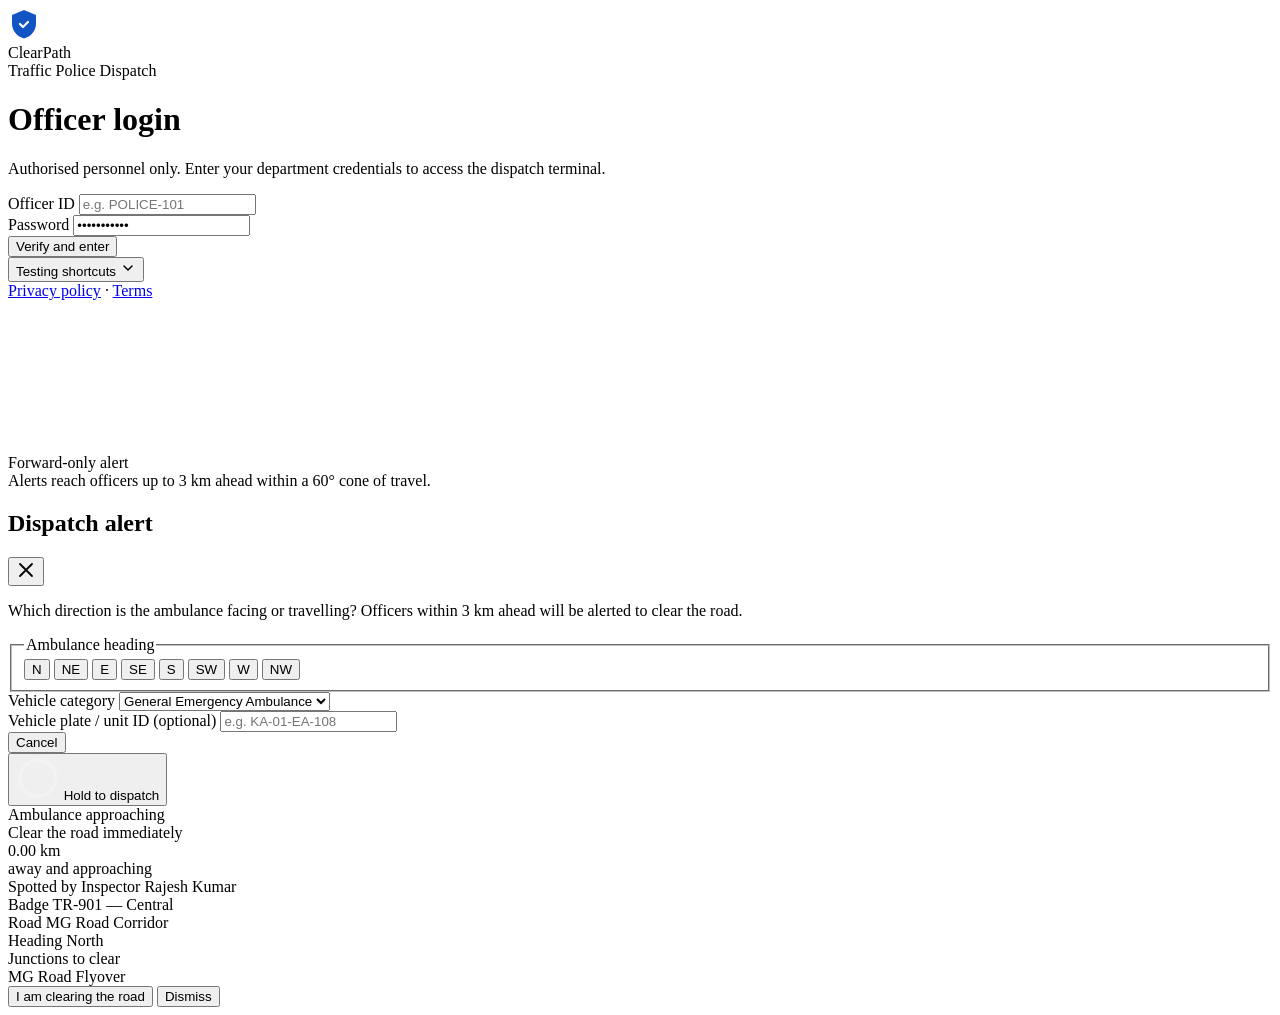
==== commit 969a6ba1: "feat(ui): complete redesign — light police blue/white theme, animated login canvas, hold-to-confirm " ====
--- a/src/main/resources/static/index.html
+++ b/src/main/resources/static/index.html
@@ -3,247 +3,280 @@
 <head>
   <meta charset="UTF-8">
   <meta name="viewport" content="width=device-width, initial-scale=1.0, maximum-scale=1.0, user-scalable=no">
-  <title>ClearPath - Traffic Police Dispatch Terminal</title>
-  <meta name="theme-color" content="#0B3D91">
+  <title>ClearPath — Traffic Police Dispatch</title>
+  <meta name="description" content="ClearPath: Official traffic police ambulance clearance dispatch terminal for authorised officers.">
+  <meta name="theme-color" content="#1354C4">
   <link rel="icon" type="image/svg+xml" href="/favicon.svg">
   <link rel="manifest" href="/manifest.json">
 
-  <!-- Leaflet Map CSS -->
-  <link rel="stylesheet" href="https://unpkg.com/leaflet@1.9.4/dist/leaflet.css" integrity="sha256-p4NxAoJBhIIN+hmNHrzRCf9tD/miZyoHS5obTRR9BMY=" crossorigin=""/>
-
-  <!-- Official Police Stylesheet with Cache Busting -->
-  <link rel="stylesheet" href="/css/clearpath.css?v=20261017">
+  <!-- Fonts: Syne (display) + Source Sans 3 (body) -->
+  <link rel="preconnect" href="https://fonts.googleapis.com">
+  <link rel="preconnect" href="https://fonts.gstatic.com" crossorigin>
+  <link href="https://fonts.googleapis.com/css2?family=Syne:wght@700;800&family=Source+Sans+3:wght@400;500;600;700&display=swap" rel="stylesheet">
+
+  <!-- Leaflet -->
+  <link rel="stylesheet" href="https://unpkg.com/leaflet@1.9.4/dist/leaflet.css" integrity="sha256-p4NxAoJBhIIN+hmNHrzRCf9tD/miZyoHS5obTRR9BMY=" crossorigin="">
+
+  <!-- App stylesheet -->
+  <link rel="stylesheet" href="/css/clearpath.css?v=20261017b">
 
   <script>
     if ('caches' in window) {
-      caches.keys().then(keys => {
-        keys.forEach(k => {
-          if (k !== 'clearpath-v2') caches.delete(k);
-        });
-      });
+      caches.keys().then(keys => keys.forEach(k => { if (k !== 'clearpath-v3') caches.delete(k); }));
     }
     if ('serviceWorker' in navigator) {
-      navigator.serviceWorker.getRegistrations().then(regs => {
-        for (let r of regs) r.update();
-      });
+      navigator.serviceWorker.getRegistrations().then(regs => { for (let r of regs) r.update(); });
     }
   </script>
 </head>
 <body>
 
-  <!-- Official Police Department Header -->
-  <header class="gov-header">
-    <div class="brand-wrapper">
-      <div class="gov-emblem">
-        <svg width="20" height="20" viewBox="0 0 24 24" fill="none" stroke="white" stroke-width="2" stroke-linecap="round" stroke-linejoin="round">
-          <path d="M12 22s8-4 8-10V5l-8-3-8 3v7c0 6 8 10 8 10z"/>
-          <path d="m9 12 2 2 4-4"/>
+  <!-- ═══════════════════════════════════════════════════════
+       SCREEN 1: LOGIN
+       ═══════════════════════════════════════════════════════ -->
+  <div id="loginScreen" class="screen screen-login" aria-label="Officer login">
+
+    <!-- Left pane: form -->
+    <div class="login-pane-form">
+      <div class="login-brand">
+        <svg class="login-badge-icon" width="32" height="32" viewBox="0 0 32 32" fill="none" aria-hidden="true">
+          <path d="M16 2L4 7v9c0 6.6 5.2 12.8 12 14.4C22.8 28.8 28 22.6 28 16V7L16 2z" fill="#1354C4"/>
+          <path d="M12 16l3 3 5-5" stroke="#fff" stroke-width="2.2" stroke-linecap="round" stroke-linejoin="round"/>
         </svg>
-      </div>
-      <div>
-        <div class="brand-title">ClearPath</div>
-        <div class="brand-subtitle">Traffic Police Dispatch Console</div>
-      </div>
-    </div>
-    <div id="headerStatusBadge" class="header-status-badge">
-      <span class="status-dot"></span>
-      <span id="headerStatusText">OFFLINE</span>
-    </div>
-  </header>
-
-  <div class="app-container">
-
-    <!-- SCREEN 1: OFFICER LOGIN -->
-    <div id="loginScreen" style="padding: 16px;">
-      <div class="gov-card">
-        <div class="panel-header-title">Officer Authentication</div>
-        <div class="panel-header-desc">
-          Official Police Dispatch Terminal. Enter authorized credentials to begin active duty.
-        </div>
-
-        <div id="loginErrorMsg" style="display:none; padding:10px 14px; margin-bottom:14px; background:#FEE2E2; border:1px solid #F87171; color:#991B1B; border-radius:4px; font-size:0.85rem;"></div>
-
-        <form id="loginForm" onsubmit="return false;">
-          <div style="margin-bottom: 12px;">
-            <label class="input-label" for="officerIdInput">Officer Identification Number</label>
-            <input type="text" id="officerIdInput" class="gov-input" placeholder="e.g. POLICE-101" required autocomplete="username">
-          </div>
-
-          <div style="margin-bottom: 16px;">
-            <label class="input-label" for="passwordInput">Security Access Key</label>
-            <input type="password" id="passwordInput" class="gov-input" placeholder="Enter password" value="password123" required autocomplete="current-password">
-          </div>
-
-          <button type="button" id="loginBtn" class="btn btn-primary">
-            <svg width="18" height="18" viewBox="0 0 24 24" fill="none" stroke="currentColor" stroke-width="2"><path d="M15 3h4a2 2 0 0 1 2 2v14a2 2 0 0 1-2 2h-4"/><polyline points="10 17 15 12 10 7"/><line x1="15" y1="12" x2="3" y2="12"/></svg>
-            VERIFY CREDENTIALS &amp; LOGIN
-          </button>
-        </form>
-
-        <!-- Official Seeded Officer Selector for Field Verification -->
-        <div class="demo-selector-section">
-          <div class="demo-title">Select Officer Profile (Testing Utility)</div>
+        <div>
+          <div class="login-brand-name">ClearPath</div>
+          <div class="login-brand-sub">Traffic Police Dispatch</div>
+        </div>
+      </div>
+
+      <h1 class="login-heading">Officer login</h1>
+      <p class="login-subtext">Authorised personnel only. Enter your department credentials to access the dispatch terminal.</p>
+
+      <div id="loginErrorMsg" class="login-error" role="alert" hidden></div>
+
+      <form id="loginForm" onsubmit="return false;" novalidate>
+        <div class="field-group">
+          <label class="field-label" for="officerIdInput">Officer ID</label>
+          <input type="text" id="officerIdInput" class="field-input" placeholder="e.g. POLICE-101" required autocomplete="username">
+        </div>
+
+        <div class="field-group">
+          <label class="field-label" for="passwordInput">Password</label>
+          <input type="password" id="passwordInput" class="field-input" placeholder="Enter password" value="password123" required autocomplete="current-password">
+        </div>
+
+        <button type="button" id="loginBtn" class="btn-primary-lg">
+          Verify and enter
+        </button>
+      </form>
+
+      <!-- Dev-only selector: hidden behind a toggle -->
+      <div class="dev-toggle-wrap">
+        <button type="button" class="dev-toggle-btn" id="devToggleBtn" aria-expanded="false" aria-controls="devSelector">
+          <span class="dev-toggle-label">Testing shortcuts</span>
+          <svg width="16" height="16" viewBox="0 0 16 16" fill="none" aria-hidden="true"><path d="M4 6l4 4 4-4" stroke="currentColor" stroke-width="1.5" stroke-linecap="round" stroke-linejoin="round"/></svg>
+        </button>
+        <div id="devSelector" class="dev-selector" hidden>
+          <p class="dev-note">Select a seeded officer profile to prefill credentials.</p>
           <div class="demo-pills">
             <button type="button" class="demo-pill" onclick="fillCredentials('POLICE-101', 'Inspector Rajesh Kumar (Central)')">
-              <span><strong>POLICE-101</strong>: Insp. Rajesh Kumar</span>
-              <span style="font-size:0.75rem; color:#5A6A80;">Central Traffic Division</span>
+              <strong>POLICE-101</strong>
+              <span>Insp. Rajesh Kumar — Central</span>
             </button>
             <button type="button" class="demo-pill" onclick="fillCredentials('POLICE-102', 'SI Vikram Singh (MG Road Sector)')">
-              <span><strong>POLICE-102</strong>: SI Vikram Singh</span>
-              <span style="font-size:0.75rem; color:#5A6A80;">MG Road Sector</span>
+              <strong>POLICE-102</strong>
+              <span>SI Vikram Singh — MG Road</span>
             </button>
             <button type="button" class="demo-pill" onclick="fillCredentials('POLICE-103', 'HC Anita Sharma (Ring Road Outpost)')">
-              <span><strong>POLICE-103</strong>: HC Anita Sharma</span>
-              <span style="font-size:0.75rem; color:#5A6A80;">Outer Ring Road</span>
+              <strong>POLICE-103</strong>
+              <span>HC Anita Sharma — Ring Road</span>
             </button>
           </div>
         </div>
       </div>
 
-      <!-- Operational Specifications (Authentic system parameters) -->
-      <div class="operational-spec-card">
-        <div style="font-size:0.85rem; font-weight:700; color:#0B3D91; text-transform:uppercase; letter-spacing:0.5px;">
-          System Parameters &amp; Dispatch Rules
-        </div>
-        <div class="spec-grid">
-          <div class="spec-item">
-            <div class="spec-label">Target Range</div>
-            <div class="spec-value">3.0 km</div>
+      <footer class="login-footer">
+        <a href="/privacy.html" class="footer-link">Privacy policy</a>
+        <span aria-hidden="true">·</span>
+        <a href="/terms.html" class="footer-link">Terms</a>
+      </footer>
+    </div>
+
+    <!-- Right pane: live animated map illustration -->
+    <div class="login-pane-map" aria-hidden="true">
+      <canvas id="loginMapCanvas" class="login-map-canvas"></canvas>
+      <div class="login-map-caption">
+        <div class="login-map-caption-title">Forward-only alert</div>
+        <div class="login-map-caption-desc">Alerts reach officers up to 3 km ahead within a 60° cone of travel.</div>
+      </div>
+    </div>
+  </div>
+
+  <!-- ═══════════════════════════════════════════════════════
+       SCREEN 2: HOME / OFFICER PROFILE
+       ═══════════════════════════════════════════════════════ -->
+  <div id="homeScreen" class="screen screen-home" style="display:none;" aria-label="Home">
+
+    <header class="app-header" role="banner">
+      <div class="header-brand">
+        <svg width="22" height="22" viewBox="0 0 32 32" fill="none" aria-hidden="true">
+          <path d="M16 2L4 7v9c0 6.6 5.2 12.8 12 14.4C22.8 28.8 28 22.6 28 16V7L16 2z" fill="#1354C4"/>
+          <path d="M12 16l3 3 5-5" stroke="#fff" stroke-width="2.2" stroke-linecap="round" stroke-linejoin="round"/>
+        </svg>
+        <span class="header-brand-name">ClearPath</span>
+      </div>
+      <div id="headerStatusBadge" class="status-chip" role="status">
+        <span class="status-dot"></span>
+        <span id="headerStatusText">Offline</span>
+      </div>
+    </header>
+
+    <main class="home-main">
+      <!-- Officer profile -->
+      <section class="profile-section" aria-label="Officer profile">
+        <img id="profilePhoto" class="profile-avatar" src="/images/badge-avatar.svg" alt="Officer badge photo">
+        <div class="profile-info">
+          <div id="profileRank" class="profile-rank">Inspector</div>
+          <h2 id="profileName" class="profile-name">Officer Name</h2>
+          <div class="profile-meta">
+            Badge <strong id="profileBadge">TR-901</strong>
+            &nbsp;·&nbsp;
+            <span id="profileOfficerId">POLICE-101</span>
           </div>
-          <div class="spec-item">
-            <div class="spec-label">Forward Vector Cone</div>
-            <div class="spec-value">&plusmn; 60 Degrees</div>
+          <div class="profile-station" id="profileStation">Central Traffic Division</div>
+        </div>
+      </section>
+
+      <!-- Location permission explanation -->
+      <div id="locationPermissionCard" class="permission-card">
+        <div class="permission-card-icon" aria-hidden="true">
+          <svg width="28" height="28" viewBox="0 0 24 24" fill="none" stroke="#1354C4" stroke-width="2" stroke-linecap="round" stroke-linejoin="round"><path d="M12 2a7 7 0 0 1 7 7c0 5.25-7 13-7 13S5 14.25 5 9a7 7 0 0 1 7-7z"/><circle cx="12" cy="9" r="2.5"/></svg>
+        </div>
+        <div>
+          <div class="permission-card-title">Location access needed</div>
+          <div class="permission-card-body">ClearPath uses your GPS position to calculate distances from approaching ambulances. Your coordinates are shared only while you are on active duty.</div>
+        </div>
+      </div>
+
+      <!-- Sim controls (testing utility, visually tucked away) -->
+      <div class="sim-controls-panel">
+        <div class="sim-controls-label">Simulated post (testing only)</div>
+        <div class="sim-btn-row">
+          <button type="button" class="sim-btn" onclick="setPresetPosition('origin')">Origin (MG Rd)</button>
+          <button type="button" class="sim-btn" onclick="setPresetPosition('ahead')">1 km North</button>
+          <button type="button" class="sim-btn" onclick="setPresetPosition('behind')">1 km South</button>
+        </div>
+      </div>
+
+      <!-- Start duty -->
+      <div class="home-cta">
+        <button type="button" id="startDutyBtn" class="btn-start-duty">
+          Start duty
+        </button>
+        <div id="permissionDeniedNotice" class="permission-denied" hidden role="alert">
+          Location access is required to compute distances. Enable location services in your browser settings and try again.
+        </div>
+        <button type="button" id="logoutBtn" class="btn-ghost">Sign out</button>
+      </div>
+    </main>
+  </div>
+
+  <!-- ═══════════════════════════════════════════════════════
+       SCREEN 3: DUTY / LIVE MAP
+       ═══════════════════════════════════════════════════════ -->
+  <div id="dutyScreen" class="screen screen-duty" style="display:none;" aria-label="Active duty">
+
+    <header class="app-header app-header-duty" role="banner">
+      <div class="header-brand">
+        <svg width="22" height="22" viewBox="0 0 32 32" fill="none" aria-hidden="true">
+          <path d="M16 2L4 7v9c0 6.6 5.2 12.8 12 14.4C22.8 28.8 28 22.6 28 16V7L16 2z" fill="#1354C4"/>
+          <path d="M12 16l3 3 5-5" stroke="#fff" stroke-width="2.2" stroke-linecap="round" stroke-linejoin="round"/>
+        </svg>
+        <span class="header-brand-name">ClearPath</span>
+      </div>
+      <div id="headerStatusBadge" class="status-chip status-chip-duty" role="status">
+        <span class="status-dot"></span>
+        <span id="headerStatusText">On duty</span>
+      </div>
+      <button type="button" id="endDutyBtn" class="btn-end-duty">End duty</button>
+    </header>
+
+    <!-- Map fills remaining height -->
+    <div class="duty-map-wrapper">
+      <div id="leafletMap" role="application" aria-label="Live officer map"></div>
+
+      <!-- Floating location bar -->
+      <div class="map-floating-bar" aria-live="polite">
+        <div class="location-readout">
+          <span id="currentRoadName" class="road-name-tag">Corridor monitoring active</span>
+          <span id="currentCoords" class="gps-coords-tag">Lat: 0.0000, Lon: 0.0000</span>
+        </div>
+      </div>
+    </div>
+
+    <!-- Bottom drawer -->
+    <div class="map-action-drawer">
+
+      <!-- Sender active status (shown after dispatch) -->
+      <div id="senderActiveStatus" class="sender-status-widget" style="display:none;" role="status">
+        <div class="live-ack-counter">
+          <span>Ambulance active on <strong id="senderRoadLabel">MG Road</strong></span>
+          <span id="senderAckCounter" class="counter-tag">0 / 0 acked</span>
+        </div>
+        <div class="sender-roads-line">
+          Roads alerted: <span id="senderConnectingRoads" class="sender-roads-val">Scanning...</span>
+        </div>
+        <button type="button" id="ambulancePassedBtn" class="btn-passed">Ambulance passed — clear corridor</button>
+      </div>
+
+      <!-- Main emergency button with hold-to-confirm -->
+      <button type="button" id="openTriggerModalBtn" class="btn-ambulance-spotted" aria-label="Ambulance spotted — open dispatch">
+        <svg width="22" height="22" viewBox="0 0 24 24" fill="none" stroke="currentColor" stroke-width="2.5" stroke-linecap="round" stroke-linejoin="round" aria-hidden="true"><path d="M12 2L2 7l10 5 10-5-10-5z"/><path d="M2 17l10 5 10-5"/><path d="M2 12l10 5 10-5"/></svg>
+        Ambulance spotted
+      </button>
+    </div>
+  </div>
+
+  <!-- ═══════════════════════════════════════════════════════
+       MODAL: AMBULANCE DIRECTION + HOLD TO CONFIRM
+       ═══════════════════════════════════════════════════════ -->
+  <div id="triggerModal" class="modal-overlay" role="dialog" aria-modal="true" aria-labelledby="triggerModalTitle">
+    <div class="modal-card">
+      <div class="modal-header">
+        <h2 id="triggerModalTitle" class="modal-title">Dispatch alert</h2>
+        <button type="button" class="modal-close" onclick="closeTriggerModal()" aria-label="Close">
+          <svg width="20" height="20" viewBox="0 0 20 20" fill="none"><path d="M4 4l12 12M16 4L4 16" stroke="currentColor" stroke-width="1.8" stroke-linecap="round"/></svg>
+        </button>
+      </div>
+
+      <div class="modal-body">
+        <p class="modal-instruction">
+          Which direction is the ambulance facing or travelling? Officers within 3 km ahead will be alerted to clear the road.
+        </p>
+
+        <!-- Visual compass dial -->
+        <fieldset class="compass-fieldset" aria-label="Ambulance heading direction">
+          <legend class="field-label">Ambulance heading</legend>
+          <div class="compass-ring">
+            <div class="compass-inner">
+              <div class="compass-needle" id="compassNeedle" aria-hidden="true"></div>
+            </div>
+            <div class="compass-dial-grid" role="group">
+              <button type="button" class="compass-btn selected" data-dir="N"   data-deg="0"   onclick="selectCompass('N')"  >N</button>
+              <button type="button" class="compass-btn"          data-dir="NE"  data-deg="45"  onclick="selectCompass('NE')" >NE</button>
+              <button type="button" class="compass-btn"          data-dir="E"   data-deg="90"  onclick="selectCompass('E')"  >E</button>
+              <button type="button" class="compass-btn"          data-dir="SE"  data-deg="135" onclick="selectCompass('SE')" >SE</button>
+              <button type="button" class="compass-btn"          data-dir="S"   data-deg="180" onclick="selectCompass('S')"  >S</button>
+              <button type="button" class="compass-btn"          data-dir="SW"  data-deg="225" onclick="selectCompass('SW')" >SW</button>
+              <button type="button" class="compass-btn"          data-dir="W"   data-deg="270" onclick="selectCompass('W')"  >W</button>
+              <button type="button" class="compass-btn"          data-dir="NW"  data-deg="315" onclick="selectCompass('NW')" >NW</button>
+            </div>
           </div>
-          <div class="spec-item">
-            <div class="spec-label">Safety Override</div>
-            <div class="spec-value">&le; 200 Meters</div>
-          </div>
-          <div class="spec-item">
-            <div class="spec-label">Backward Filtering</div>
-            <div class="spec-value">Strictly Excluded</div>
-          </div>
-        </div>
-      </div>
-    </div>
-
-    <!-- SCREEN 2: HOME / OFFICER PROFILE SCREEN -->
-    <div id="homeScreen" style="display:none; padding:16px;">
-      <div class="officer-badge-card">
-        <img id="profilePhoto" class="officer-avatar" src="/images/badge-avatar.svg" alt="Officer Badge">
-        <div class="officer-details">
-          <span id="profileRank" class="officer-rank-pill">INSPECTOR</span>
-          <h3 id="profileName">Officer Name</h3>
-          <div class="officer-meta">
-            Badge: <strong id="profileBadge">TR-901</strong> | ID: <strong id="profileOfficerId">POLICE-101</strong>
-          </div>
-          <div class="officer-meta" id="profileStation">Central Traffic Division</div>
-        </div>
-      </div>
-
-      <div class="gov-card" style="margin: 16px 0;">
-        <div class="panel-header-title">Active Duty Shift Control</div>
-        <p style="font-size: 0.88rem; color: #475569; margin-bottom: 14px; line-height:1.5;">
-          Starting duty activates high-accuracy location tracking and arms the siren receiver. When an emergency ambulance approaches your assigned corridor, you will receive an audible alarm with intersecting route details.
-        </p>
-
-        <!-- Position Simulation Mode selector for indoor / multi-device field testing -->
-        <div class="sim-controls-panel">
-          <strong style="color:#B45309;">Simulated Deployment Coordinates:</strong>
-          <div style="font-size: 0.72rem; color: #92400E; margin-top:2px;">
-            Select a deployment post or use device GPS:
-          </div>
-          <div class="sim-btn-row">
-            <button type="button" class="sim-btn" onclick="setPresetPosition('origin')">Ambulance Origin (MG Rd)</button>
-            <button type="button" class="sim-btn" onclick="setPresetPosition('ahead')">Officer Ahead (1 km North)</button>
-            <button type="button" class="sim-btn" onclick="setPresetPosition('behind')">Officer Behind (1 km South)</button>
-          </div>
-        </div>
-
-        <button type="button" id="startDutyBtn" class="btn btn-primary" style="margin-top: 14px; font-size: 1.05rem;">
-          <svg width="18" height="18" viewBox="0 0 24 24" fill="none" stroke="currentColor" stroke-width="2.5"><polygon points="5 3 19 12 5 21 5 3"/></svg>
-          START ACTIVE DUTY SHIFT
-        </button>
-
-        <button type="button" id="logoutBtn" class="btn btn-secondary" style="margin-top: 10px;">
-          Logout
-        </button>
-      </div>
-
-      <div id="permissionDeniedNotice" style="display:none; padding:12px; background:#FEF3C7; color:#92400E; border:1px solid #FCD34D; border-radius:4px; font-size:0.85rem; margin-top:10px;">
-        <strong>GPS Permission Required:</strong> Location access is required to compute distance to approaching emergency vehicles. Enable location services and click "START ACTIVE DUTY SHIFT" again.
-      </div>
-    </div>
-
-    <!-- SCREEN 3: DUTY SCREEN (LIVE MAP & TRIGGER) -->
-    <div id="dutyScreen" style="display:none; flex-direction:column; flex:1;">
-      <div class="duty-map-wrapper">
-        <div id="leafletMap"></div>
-
-        <!-- Floating map header bar -->
-        <div class="map-floating-bar">
-          <div class="location-readout">
-            <span id="currentRoadName" class="road-name-tag">Corridor Monitoring Active</span>
-            <span id="currentCoords" class="gps-coords-tag">Lat: 0.0000 | Lon: 0.0000</span>
-          </div>
-          <button type="button" id="endDutyBtn" class="btn btn-secondary btn-sm" style="width: auto;">
-            End Duty
-          </button>
-        </div>
-      </div>
-
-      <!-- Action Drawer (Bottom) -->
-      <div class="map-action-drawer">
-        <!-- Live Sender Status Widget (Visible when current officer triggered an ambulance) -->
-        <div id="senderActiveStatus" class="sender-status-widget" style="display:none;">
-          <div class="live-ack-counter">
-            <span>Ambulance Active: <strong id="senderRoadLabel">MG Road</strong></span>
-            <span id="senderAckCounter" class="counter-tag">0 / 0 Acknowledged</span>
-          </div>
-          <div style="font-size: 0.78rem; color: #475569; margin-top: 4px;">
-            Connecting roads alerted: <span id="senderConnectingRoads" style="color:#0B3D91; font-weight:600;">Scanning...</span>
-          </div>
-          <button type="button" id="ambulancePassedBtn" class="btn btn-secondary btn-sm" style="margin-top: 8px; width:100%; border-color:#0B3D91; color:#0B3D91;">
-            Ambulance Passed (Clear Corridor)
-          </button>
-        </div>
-
-        <!-- Main Emergency Button -->
-        <button type="button" id="openTriggerModalBtn" class="btn btn-emergency">
-          <svg width="20" height="20" viewBox="0 0 24 24" fill="none" stroke="currentColor" stroke-width="2.5"><path d="M10.29 3.86L1.82 18a2 2 0 0 0 1.71 3h16.94a2 2 0 0 0 1.71-3L13.71 3.86a2 2 0 0 0-3.42 0z"/><line x1="12" y1="9" x2="12" y2="13"/><line x1="12" y1="17" x2="12.01" y2="17"/></svg>
-          AMBULANCE SPOTTED (EMERGENCY DISPATCH)
-        </button>
-      </div>
-    </div>
-
-  </div>
-
-  <!-- TRIGGER MODAL: CHOOSE AMBULANCE HEADING / TYPE -->
-  <div id="triggerModal" class="modal-overlay">
-    <div class="modal-card">
-      <div class="modal-header emergency">
-        <h3>Ambulance Spotted (Emergency Dispatch)</h3>
-        <button type="button" onclick="closeTriggerModal()" style="background:none; border:none; color:#FFFFFF; font-size:1.4rem; cursor:pointer; line-height:1;">&times;</button>
-      </div>
-      <div class="modal-body">
-        <p style="font-size: 0.88rem; color: #1A2332; margin-bottom: 12px; line-height:1.5;">
-          Select the direction the ambulance is <strong>FACING OR TRAVELING</strong>. Officers within 3 km ahead will be notified to clear intersecting traffic.
-        </p>
-
-        <label class="input-label">Ambulance Heading Direction</label>
-        <div class="compass-dial-grid">
-          <button type="button" class="compass-btn selected" data-dir="N" onclick="selectCompass('N')">N (0 deg)</button>
-          <button type="button" class="compass-btn" data-dir="NE" onclick="selectCompass('NE')">NE (45 deg)</button>
-          <button type="button" class="compass-btn" data-dir="E" onclick="selectCompass('E')">E (90 deg)</button>
-          <button type="button" class="compass-btn" data-dir="SE" onclick="selectCompass('SE')">SE (135 deg)</button>
-          <button type="button" class="compass-btn" data-dir="S" onclick="selectCompass('S')">S (180 deg)</button>
-          <button type="button" class="compass-btn" data-dir="SW" onclick="selectCompass('SW')">SW (225 deg)</button>
-          <button type="button" class="compass-btn" data-dir="W" onclick="selectCompass('W')">W (270 deg)</button>
-          <button type="button" class="compass-btn" data-dir="NW" onclick="selectCompass('NW')">NW (315 deg)</button>
-        </div>
-
-        <div style="margin-top: 14px;">
-          <label class="input-label" for="ambulanceTypeSelect">Emergency Vehicle Category</label>
-          <select id="ambulanceTypeSelect" class="gov-select">
+        </fieldset>
+
+        <div class="field-group">
+          <label class="field-label" for="ambulanceTypeSelect">Vehicle category</label>
+          <select id="ambulanceTypeSelect" class="field-select">
             <option value="Advanced Life Support (ALS)">Advanced Life Support (ALS)</option>
             <option value="Basic Life Support (BLS)">Basic Life Support (BLS)</option>
             <option value="Patient Transport">Patient Transport Unit</option>
@@ -251,86 +284,94 @@
           </select>
         </div>
 
-        <div style="margin-top: 12px;">
-          <label class="input-label" for="ambulancePlateInput">Vehicle Plate or Unit Identifier (Optional)</label>
-          <input type="text" id="ambulancePlateInput" class="gov-input" placeholder="e.g. KA-01-EA-108">
-        </div>
-      </div>
+        <div class="field-group">
+          <label class="field-label" for="ambulancePlateInput">Vehicle plate / unit ID (optional)</label>
+          <input type="text" id="ambulancePlateInput" class="field-input" placeholder="e.g. KA-01-EA-108">
+        </div>
+      </div>
+
       <div class="modal-footer">
-        <button type="button" onclick="closeTriggerModal()" class="btn btn-secondary" style="flex:1;">Cancel</button>
-        <button type="button" id="confirmTriggerBtn" class="btn btn-emergency" style="flex:2;">
-          CONFIRM AND DISPATCH
-        </button>
-      </div>
-    </div>
-  </div>
-
-  <!-- FULL SCREEN SIREN ALERT OVERLAY (RECEIVERS) -->
-  <div id="sirenAlertOverlay" class="siren-alert-container">
+        <button type="button" onclick="closeTriggerModal()" class="btn-ghost-modal">Cancel</button>
+        <!-- Hold-to-confirm button -->
+        <div class="hold-btn-wrap">
+          <button type="button" id="confirmTriggerBtn" class="btn-hold-confirm" aria-label="Hold to confirm dispatch">
+            <svg class="hold-btn-icon" id="holdProgressSvg" width="44" height="44" viewBox="0 0 44 44" aria-hidden="true">
+              <circle cx="22" cy="22" r="18" fill="none" stroke="rgba(255,255,255,0.25)" stroke-width="3"/>
+              <circle id="holdProgressCircle" cx="22" cy="22" r="18" fill="none" stroke="#fff" stroke-width="3"
+                stroke-dasharray="113" stroke-dashoffset="113" stroke-linecap="round"
+                style="transform: rotate(-90deg); transform-origin: 22px 22px;"/>
+            </svg>
+            <span id="holdBtnLabel">Hold to dispatch</span>
+          </button>
+        </div>
+      </div>
+    </div>
+  </div>
+
+  <!-- ═══════════════════════════════════════════════════════
+       FULL-SCREEN SIREN ALERT (RECEIVER)
+       ═══════════════════════════════════════════════════════ -->
+  <div id="sirenAlertOverlay" class="siren-alert-container" role="alertdialog" aria-modal="true" aria-labelledby="sirenTitle" aria-live="assertive">
+
+    <!-- Pulsing header -->
+    <div class="siren-pulse-ring" aria-hidden="true"></div>
+    <div class="siren-pulse-ring siren-pulse-ring--2" aria-hidden="true"></div>
+
     <div class="siren-header-banner">
-      <div class="siren-title">EMERGENCY: AMBULANCE APPROACHING</div>
-      <div style="font-size: 0.95rem; font-weight:700; color:#FFFFFF;">CLEAR FORWARD CORRIDOR IMMEDIATELY</div>
-    </div>
-
+      <div class="siren-title" id="sirenTitle">Ambulance approaching</div>
+      <div class="siren-subtitle">Clear the road immediately</div>
+    </div>
+
+    <!-- Big live distance number -->
+    <div class="siren-distance-block" aria-live="polite">
+      <div id="alertDistanceVal" class="siren-distance-num">0.00 km</div>
+      <div class="siren-distance-label">away and approaching</div>
+    </div>
+
+    <!-- Details -->
     <div class="siren-info-card">
       <div class="siren-row">
-        <span class="siren-row-label">Spotted By</span>
+        <span class="siren-row-label">Spotted by</span>
         <span id="alertSenderName" class="siren-row-val">Inspector Rajesh Kumar</span>
       </div>
       <div class="siren-row">
-        <span class="siren-row-label">Badge Number</span>
-        <span id="alertSenderBadge" class="siren-row-val">TR-901 (Central)</span>
+        <span class="siren-row-label">Badge</span>
+        <span id="alertSenderBadge" class="siren-row-val">TR-901 — Central</span>
       </div>
       <div class="siren-row">
-        <span class="siren-row-label">Assigned Road</span>
+        <span class="siren-row-label">Road</span>
         <span id="alertRoadName" class="siren-row-val">MG Road Corridor</span>
       </div>
       <div class="siren-row">
-        <span class="siren-row-label">Distance to Post</span>
-        <span id="alertDistanceVal" class="siren-row-val" style="font-size:1.15rem; color:#FEF08A;">0.85 km away</span>
-      </div>
-      <div class="siren-row">
-        <span class="siren-row-label">Travel Direction</span>
-        <span id="alertHeadingVal" class="siren-row-val">North (N)</span>
-      </div>
-      <div style="margin-top: 12px;">
-        <span class="siren-row-label" style="font-size:0.75rem; text-transform:uppercase;">Intersecting Roads to Clear:</span>
-        <div id="alertConnectingRoadsList" class="connecting-roads-badge-list">
-          <span class="connecting-road-badge">MG Road Flyover</span>
-          <span class="connecting-road-badge">Brigade Road Junction</span>
-        </div>
-      </div>
-    </div>
-
+        <span class="siren-row-label">Heading</span>
+        <span id="alertHeadingVal" class="siren-row-val">North</span>
+      </div>
+    </div>
+
+    <!-- Junctions to clear -->
+    <div class="siren-junctions">
+      <div class="siren-junctions-label">Junctions to clear</div>
+      <div id="alertConnectingRoadsList" class="connecting-roads-badge-list">
+        <span class="connecting-road-badge">MG Road Flyover</span>
+      </div>
+    </div>
+
+    <!-- Actions -->
     <div class="siren-actions">
       <button type="button" id="ackAlertBtn" class="btn-ack">
-        I AM CLEARING THE ROAD
+        I am clearing the road
       </button>
-      <button type="button" id="dismissAlertBtn" class="btn btn-secondary" style="background:#FFFFFF; color:#8B0000; border:none;">
-        Dismiss
-      </button>
-    </div>
-  </div>
-
-  <!-- Official Compliance Footer -->
-  <footer class="gov-footer">
-    <div class="footer-links">
-      <a href="/privacy.html" class="footer-link">Privacy Policy</a>
-      <span>|</span>
-      <a href="/terms.html" class="footer-link">Terms and Conditions</a>
-    </div>
-    <div>
-      ClearPath Traffic Police Dispatch Network. Official Government Law Enforcement Property.
-    </div>
-  </footer>
-
-  <!-- CDN Dependencies: Leaflet, SockJS, STOMP -->
+      <button type="button" id="dismissAlertBtn" class="btn-dismiss-alert">Dismiss</button>
+    </div>
+  </div>
+
+  <!-- Scripts -->
   <script src="https://unpkg.com/leaflet@1.9.4/dist/leaflet.js" integrity="sha256-20nQCchB9co0qIjJZRGuk2/Z9VM+kNiyxNV1lvTlZBo=" crossorigin=""></script>
   <script src="https://cdn.jsdelivr.net/npm/sockjs-client@1.6.1/dist/sockjs.min.js"></script>
   <script src="https://cdn.jsdelivr.net/npm/stompjs@2.3.3/lib/stomp.min.js"></script>
-
-  <!-- ClearPath Application Logic with Cache Busting -->
-  <script src="/js/audio-siren.js?v=20261017"></script>
-  <script src="/js/clearpath-app.js?v=20261017"></script>
+  <script src="/js/audio-siren.js?v=20261017b"></script>
+  <script src="/js/clearpath-app.js?v=20261017b"></script>
+  <script src="/js/login-canvas.js?v=20261017b"></script>
+  <script src="/js/ui-extras.js?v=20261017b"></script>
 </body>
 </html>
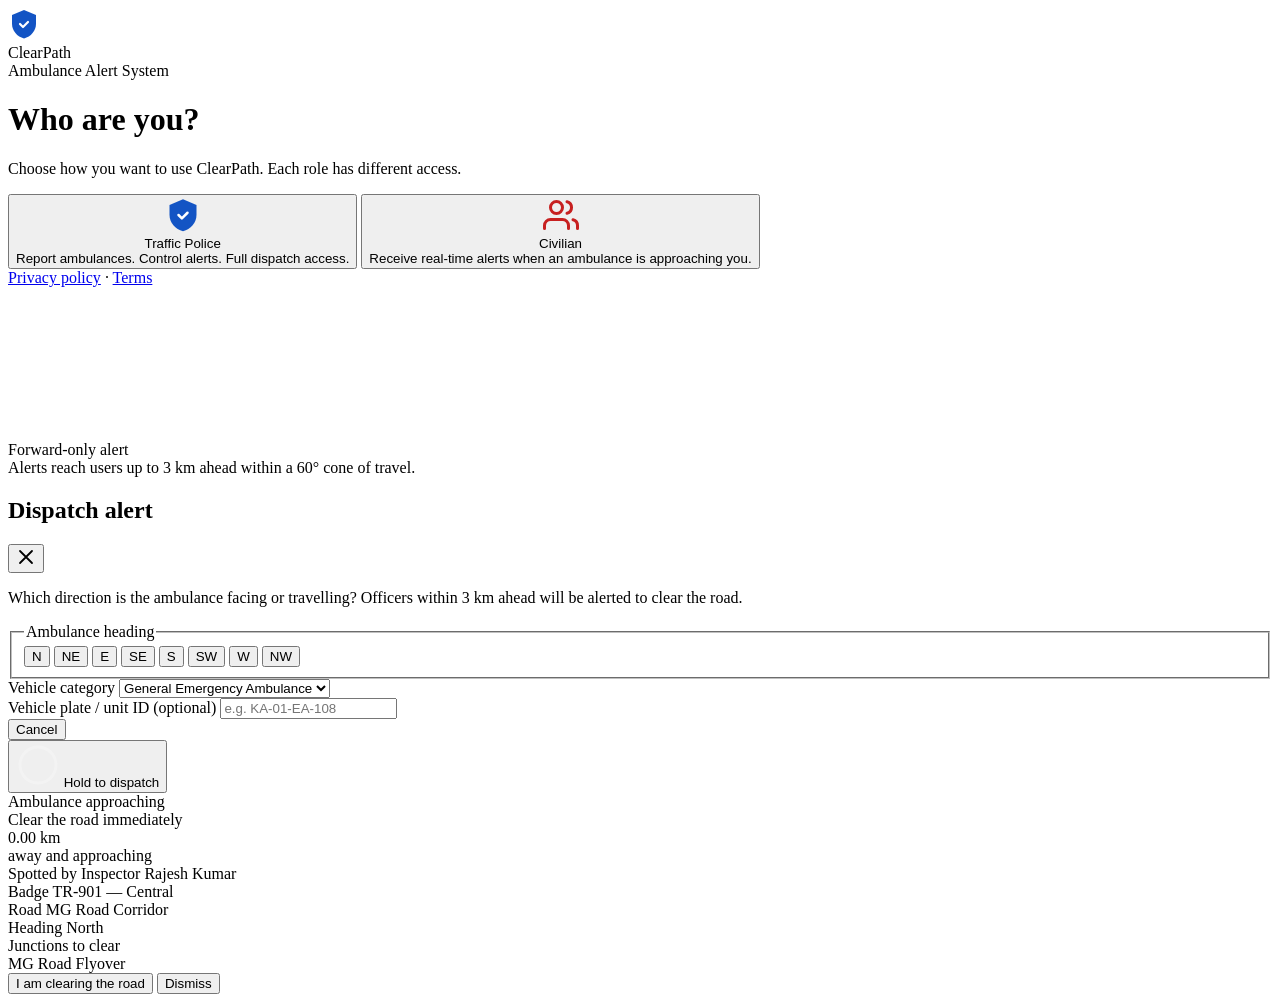
==== commit 601a9672: "feat: implement V2V ambulance alert system with civilian role, OTP auth, and dual dashboard" ====
--- a/src/main/resources/static/index.html
+++ b/src/main/resources/static/index.html
@@ -3,8 +3,8 @@
 <head>
   <meta charset="UTF-8">
   <meta name="viewport" content="width=device-width, initial-scale=1.0, maximum-scale=1.0, user-scalable=no">
-  <title>ClearPath — Traffic Police Dispatch</title>
-  <meta name="description" content="ClearPath: Official traffic police ambulance clearance dispatch terminal for authorised officers.">
+  <title>ClearPath — Ambulance Alert System</title>
+  <meta name="description" content="ClearPath: Real-time ambulance alert system for traffic police and civilians.">
   <meta name="theme-color" content="#1354C4">
   <link rel="icon" type="image/svg+xml" href="/favicon.svg">
   <link rel="manifest" href="/manifest.json">
@@ -32,9 +32,72 @@
 <body>
 
   <!-- ═══════════════════════════════════════════════════════
-       SCREEN 1: LOGIN
-       ═══════════════════════════════════════════════════════ -->
-  <div id="loginScreen" class="screen screen-login" aria-label="Officer login">
+       SCREEN 0: ROLE CHOOSER (shown first)
+       ═══════════════════════════════════════════════════════ -->
+  <div id="roleChooserScreen" class="screen screen-login" aria-label="Choose how you want to continue">
+
+    <div class="login-pane-form">
+      <div class="login-brand">
+        <svg class="login-badge-icon" width="32" height="32" viewBox="0 0 32 32" fill="none" aria-hidden="true">
+          <path d="M16 2L4 7v9c0 6.6 5.2 12.8 12 14.4C22.8 28.8 28 22.6 28 16V7L16 2z" fill="#1354C4"/>
+          <path d="M12 16l3 3 5-5" stroke="#fff" stroke-width="2.2" stroke-linecap="round" stroke-linejoin="round"/>
+        </svg>
+        <div>
+          <div class="login-brand-name">ClearPath</div>
+          <div class="login-brand-sub">Ambulance Alert System</div>
+        </div>
+      </div>
+
+      <h1 class="login-heading">Who are you?</h1>
+      <p class="login-subtext">Choose how you want to use ClearPath. Each role has different access.</p>
+
+      <div class="role-chooser-grid">
+        <button type="button" class="role-chooser-card" id="choosePoliceBtn" onclick="showPoliceLogin()">
+          <div class="role-chooser-icon">
+            <svg width="36" height="36" viewBox="0 0 32 32" fill="none" aria-hidden="true">
+              <path d="M16 2L4 7v9c0 6.6 5.2 12.8 12 14.4C22.8 28.8 28 22.6 28 16V7L16 2z" fill="#1354C4"/>
+              <path d="M12 16l3 3 5-5" stroke="#fff" stroke-width="2.2" stroke-linecap="round" stroke-linejoin="round"/>
+            </svg>
+          </div>
+          <div class="role-chooser-label">Traffic Police</div>
+          <div class="role-chooser-desc">Report ambulances. Control alerts. Full dispatch access.</div>
+        </button>
+
+        <button type="button" class="role-chooser-card" id="chooseCivilianBtn" onclick="showCivilianLogin()">
+          <div class="role-chooser-icon" style="color:#C72020;">
+            <svg width="36" height="36" viewBox="0 0 24 24" fill="none" stroke="currentColor" stroke-width="2" stroke-linecap="round" stroke-linejoin="round" aria-hidden="true">
+              <path d="M17 21v-2a4 4 0 0 0-4-4H5a4 4 0 0 0-4 4v2"/>
+              <circle cx="9" cy="7" r="4"/>
+              <path d="M23 21v-2a4 4 0 0 0-3-3.87"/>
+              <path d="M16 3.13a4 4 0 0 1 0 7.75"/>
+            </svg>
+          </div>
+          <div class="role-chooser-label">Civilian</div>
+          <div class="role-chooser-desc">Receive real-time alerts when an ambulance is approaching you.</div>
+        </button>
+      </div>
+
+      <footer class="login-footer">
+        <a href="/privacy.html" class="footer-link">Privacy policy</a>
+        <span aria-hidden="true">·</span>
+        <a href="/terms.html" class="footer-link">Terms</a>
+      </footer>
+    </div>
+
+    <!-- Right pane: animated map illustration -->
+    <div class="login-pane-map" aria-hidden="true">
+      <canvas id="loginMapCanvas" class="login-map-canvas"></canvas>
+      <div class="login-map-caption">
+        <div class="login-map-caption-title">Forward-only alert</div>
+        <div class="login-map-caption-desc">Alerts reach users up to 3 km ahead within a 60° cone of travel.</div>
+      </div>
+    </div>
+  </div>
+
+  <!-- ═══════════════════════════════════════════════════════
+       SCREEN 1: POLICE LOGIN
+       ═══════════════════════════════════════════════════════ -->
+  <div id="loginScreen" class="screen screen-login" aria-label="Officer login" style="display:none;">
 
     <!-- Left pane: form -->
     <div class="login-pane-form">
@@ -48,6 +111,8 @@
           <div class="login-brand-sub">Traffic Police Dispatch</div>
         </div>
       </div>
+
+      <button type="button" class="login-back-btn" onclick="showRoleChooser()">← Back</button>
 
       <h1 class="login-heading">Officer login</h1>
       <p class="login-subtext">Authorised personnel only. Enter your department credentials to access the dispatch terminal.</p>
@@ -101,15 +166,6 @@
         <a href="/terms.html" class="footer-link">Terms</a>
       </footer>
     </div>
-
-    <!-- Right pane: live animated map illustration -->
-    <div class="login-pane-map" aria-hidden="true">
-      <canvas id="loginMapCanvas" class="login-map-canvas"></canvas>
-      <div class="login-map-caption">
-        <div class="login-map-caption-title">Forward-only alert</div>
-        <div class="login-map-caption-desc">Alerts reach officers up to 3 km ahead within a 60° cone of travel.</div>
-      </div>
-    </div>
   </div>
 
   <!-- ═══════════════════════════════════════════════════════
@@ -365,13 +421,156 @@
     </div>
   </div>
 
+  <!-- ═══════════════════════════════════════════════════════
+       CIVILIAN SCREEN A: OTP LOGIN
+       ═══════════════════════════════════════════════════════ -->
+  <div id="civilianLoginScreen" class="screen screen-login" aria-label="Civilian login" style="display:none;">
+    <div class="login-pane-form">
+      <div class="login-brand">
+        <svg class="login-badge-icon" width="32" height="32" viewBox="0 0 24 24" fill="none" stroke="#C72020" stroke-width="2" stroke-linecap="round" stroke-linejoin="round" aria-hidden="true">
+          <path d="M22 16.92v3a2 2 0 0 1-2.18 2 19.79 19.79 0 0 1-8.63-3.07 19.5 19.5 0 0 1-6-6 19.79 19.79 0 0 1-3.07-8.67A2 2 0 0 1 4.11 2h3a2 2 0 0 1 2 1.72c.127.96.361 1.903.7 2.81a2 2 0 0 1-.45 2.11L8.09 9.91a16 16 0 0 0 6 6l1.27-1.27a2 2 0 0 1 2.11-.45c.907.339 1.85.573 2.81.7A2 2 0 0 1 22 16.92z"/>
+        </svg>
+        <div>
+          <div class="login-brand-name">ClearPath</div>
+          <div class="login-brand-sub">Civilian Alert Receiver</div>
+        </div>
+      </div>
+
+      <button type="button" class="login-back-btn" onclick="showRoleChooser()">← Back</button>
+
+      <h1 class="login-heading">Civilian login</h1>
+      <p class="login-subtext">Enter your mobile number. We'll send a one-time code to verify it's you.</p>
+
+      <div id="civLoginErrorMsg" class="login-error" role="alert" hidden></div>
+
+      <!-- Step 1: phone -->
+      <div id="civPhoneStep">
+        <div class="field-group">
+          <label class="field-label" for="civPhoneInput">Mobile number</label>
+          <input type="tel" id="civPhoneInput" class="field-input" placeholder="+91 98765 43210" autocomplete="tel">
+        </div>
+        <button type="button" id="civSendOtpBtn" class="btn-primary-lg">Send OTP</button>
+      </div>
+
+      <!-- Step 2: OTP -->
+      <div id="civOtpStep" style="display:none;">
+        <div class="otp-sent-notice" id="civOtpSentNotice">OTP sent to <strong id="civOtpPhoneDisplay"></strong></div>
+        <div id="civDemoOtpBox" class="demo-otp-box" style="display:none;">
+          Demo OTP: <strong id="civDemoOtpVal"></strong>
+        </div>
+        <div class="field-group">
+          <label class="field-label" for="civOtpInput">Enter 6-digit OTP</label>
+          <input type="text" id="civOtpInput" class="field-input field-input-otp" placeholder="000000" maxlength="6" inputmode="numeric" autocomplete="one-time-code">
+        </div>
+        <button type="button" id="civVerifyOtpBtn" class="btn-primary-lg">Verify and enter</button>
+        <button type="button" class="btn-ghost" style="margin-top:8px;" onclick="civGoBackToPhone()">Change number</button>
+      </div>
+
+      <footer class="login-footer">
+        <a href="/privacy.html" class="footer-link">Privacy policy</a>
+        <span aria-hidden="true">·</span>
+        <a href="/terms.html" class="footer-link">Terms</a>
+      </footer>
+    </div>
+
+    <div class="login-pane-map" aria-hidden="true">
+      <canvas id="civLoginMapCanvas" class="login-map-canvas"></canvas>
+      <div class="login-map-caption">
+        <div class="login-map-caption-title">Stay informed, stay safe</div>
+        <div class="login-map-caption-desc">You'll receive instant alerts when an ambulance is approaching your location.</div>
+      </div>
+    </div>
+  </div>
+
+  <!-- ═══════════════════════════════════════════════════════
+       CIVILIAN SCREEN B: DASHBOARD
+       ═══════════════════════════════════════════════════════ -->
+  <div id="civilianDashScreen" class="screen civ-dash" aria-label="Civilian dashboard" style="display:none;">
+
+    <header class="app-header" role="banner">
+      <div class="header-brand">
+        <svg width="22" height="22" viewBox="0 0 24 24" fill="none" stroke="#C72020" stroke-width="2" stroke-linecap="round" stroke-linejoin="round" aria-hidden="true">
+          <path d="M22 16.92v3a2 2 0 0 1-2.18 2 19.79 19.79 0 0 1-8.63-3.07 19.5 19.5 0 0 1-6-6 19.79 19.79 0 0 1-3.07-8.67A2 2 0 0 1 4.11 2h3a2 2 0 0 1 2 1.72c.127.96.361 1.903.7 2.81a2 2 0 0 1-.45 2.11L8.09 9.91a16 16 0 0 0 6 6l1.27-1.27a2 2 0 0 1 2.11-.45c.907.339 1.85.573 2.81.7A2 2 0 0 1 22 16.92z"/>
+        </svg>
+        <span class="header-brand-name">ClearPath</span>
+      </div>
+      <div id="civStatusChip" class="status-chip" role="status">
+        <span class="status-dot"></span>
+        <span id="civStatusText">Connecting…</span>
+      </div>
+      <button type="button" id="civLogoutBtn" class="btn-end-duty">Sign out</button>
+    </header>
+
+    <!-- Normal state: safe -->
+    <div id="civSafeState" class="civ-safe-state">
+      <div class="civ-safe-icon" aria-hidden="true">
+        <svg width="56" height="56" viewBox="0 0 56 56" fill="none">
+          <circle cx="28" cy="28" r="28" fill="#E8F0FD"/>
+          <path d="M28 10L10 18v13c0 9.9 7.8 19.2 18 21.6C38.2 50.2 46 40.9 46 31V18L28 10z" fill="#1354C4"/>
+          <path d="M22 28l4.5 4.5 7.5-7.5" stroke="#fff" stroke-width="2.5" stroke-linecap="round" stroke-linejoin="round"/>
+        </svg>
+      </div>
+      <div class="civ-safe-title">All clear</div>
+      <div class="civ-safe-body">No ambulance alerts in your area right now. Location sharing is active.</div>
+      <div id="civLocationStatus" class="civ-location-status">
+        <span id="civLocationDot" class="status-dot"></span>
+        <span id="civLocationText">Locating you…</span>
+      </div>
+    </div>
+
+    <!-- Alert state: ambulance approaching -->
+    <div id="civAlertState" class="civ-alert-state" style="display:none;" role="alertdialog" aria-modal="false" aria-label="Ambulance approaching alert">
+      <div class="civ-siren-rings" aria-hidden="true">
+        <div class="civ-ring civ-ring-1"></div>
+        <div class="civ-ring civ-ring-2"></div>
+        <div class="civ-ring civ-ring-3"></div>
+      </div>
+
+      <div class="civ-alert-banner">
+        <div class="civ-alert-icon" aria-hidden="true">🚑</div>
+        <div class="civ-alert-title">AMBULANCE APPROACHING</div>
+      </div>
+
+      <div class="civ-distance-block" aria-live="polite">
+        <div id="civDistanceNum" class="civ-distance-num">— m</div>
+        <div class="civ-distance-label">away and approaching</div>
+      </div>
+
+      <div class="civ-alert-details">
+        <div class="civ-detail-row">
+          <span class="civ-detail-label">Direction</span>
+          <span id="civAlertDirection" class="civ-detail-val">—</span>
+        </div>
+        <div class="civ-detail-row">
+          <span class="civ-detail-label">Road</span>
+          <span id="civAlertRoad" class="civ-detail-val">—</span>
+        </div>
+        <div class="civ-detail-row">
+          <span class="civ-detail-label">Status</span>
+          <span id="civAlertStatus" class="civ-detail-val">Approaching</span>
+        </div>
+      </div>
+
+      <div class="civ-safety-notice">
+        <strong>Please give way safely.</strong> Do not make sudden or unsafe movements.
+        Move to the side of the road when it is safe to do so.
+      </div>
+
+      <div id="civAlertMap" class="civ-alert-map" role="application" aria-label="Alert map showing ambulance location"></div>
+
+      <button type="button" id="civDismissAlertBtn" class="btn-ack civ-dismiss-btn">I've given way — dismiss</button>
+    </div>
+
+  </div>
+
   <!-- Scripts -->
   <script src="https://unpkg.com/leaflet@1.9.4/dist/leaflet.js" integrity="sha256-20nQCchB9co0qIjJZRGuk2/Z9VM+kNiyxNV1lvTlZBo=" crossorigin=""></script>
   <script src="https://cdn.jsdelivr.net/npm/sockjs-client@1.6.1/dist/sockjs.min.js"></script>
   <script src="https://cdn.jsdelivr.net/npm/stompjs@2.3.3/lib/stomp.min.js"></script>
-  <script src="/js/audio-siren.js?v=20261017b"></script>
-  <script src="/js/clearpath-app.js?v=20261017b"></script>
-  <script src="/js/login-canvas.js?v=20261017b"></script>
-  <script src="/js/ui-extras.js?v=20261017b"></script>
+  <script src="/js/audio-siren.js?v=20261018a"></script>
+  <script src="/js/clearpath-app.js?v=20261018a"></script>
+  <script src="/js/login-canvas.js?v=20261018a"></script>
+  <script src="/js/ui-extras.js?v=20261018a"></script>
+  <script src="/js/civilian-app.js?v=20261018a"></script>
 </body>
 </html>
